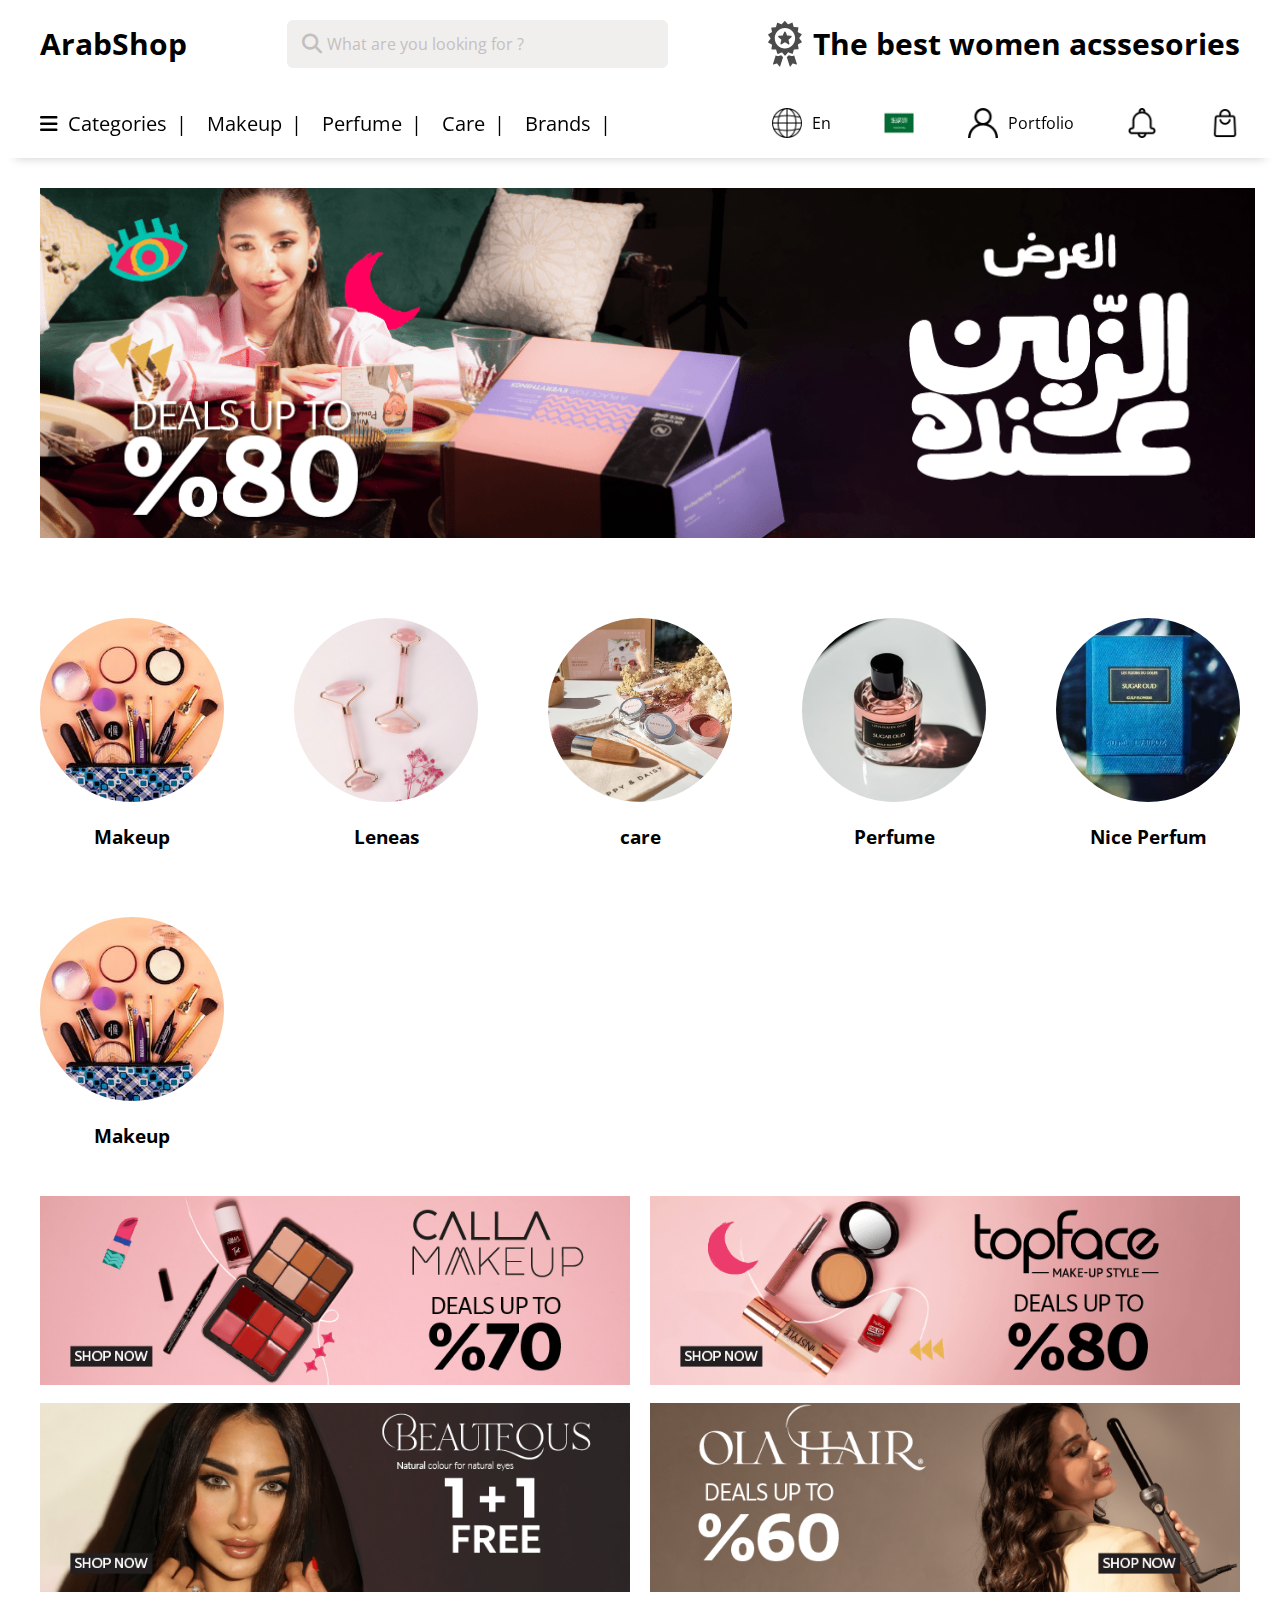
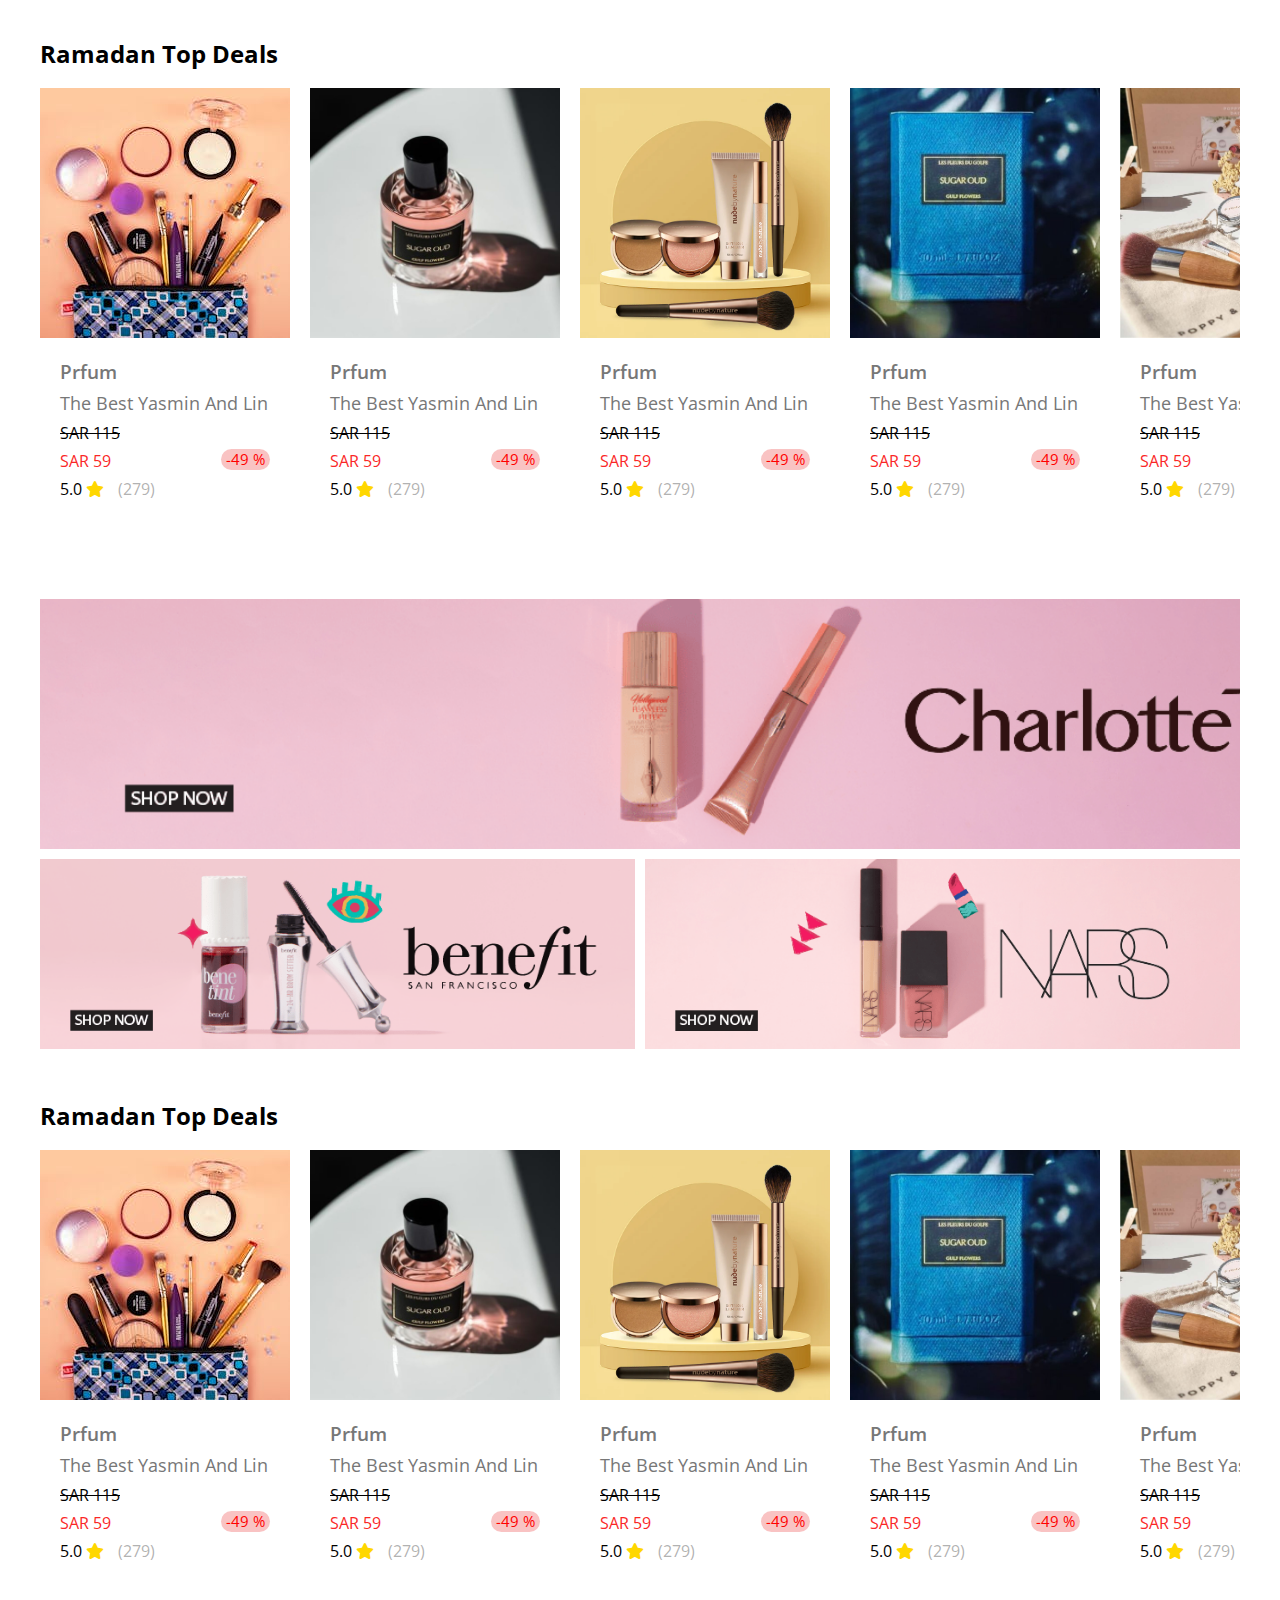
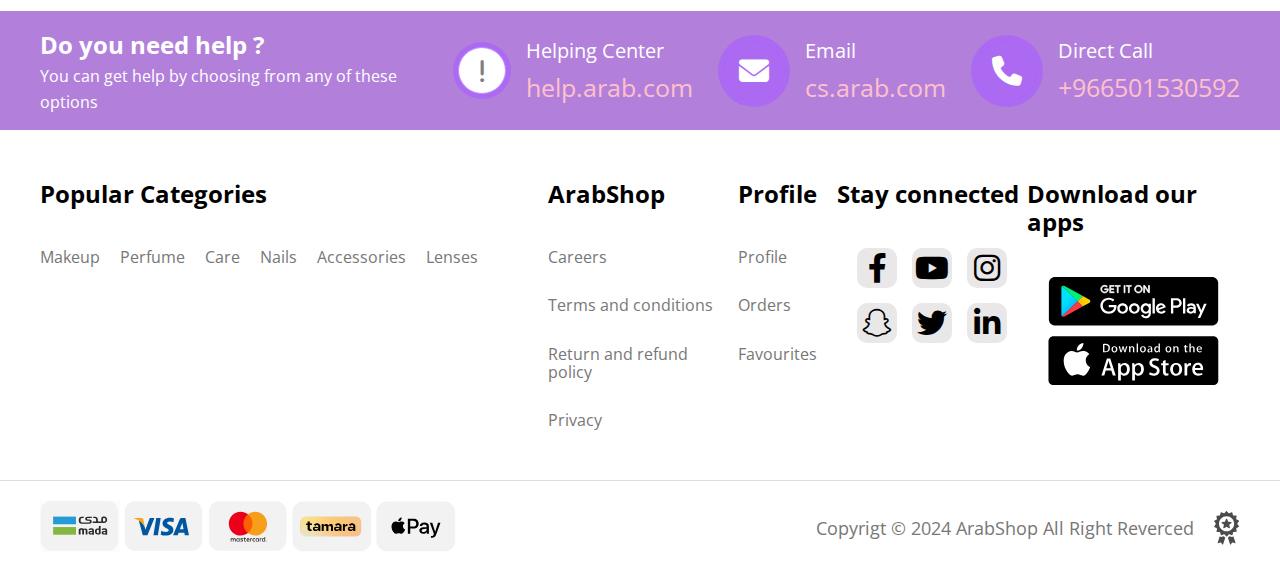
==== index.html @ b1a3dada "edit footer" ====
<!DOCTYPE html>
<html lang="en">

<head>
    <meta charset="UTF-8">
    <meta name="viewport" content="width=device-width, initial-scale=1.0">
    <title>arabShop</title>
    <!-- font google -->
    <link rel="preconnect" href="https://fonts.googleapis.com">
    <link rel="preconnect" href="https://fonts.gstatic.com" crossorigin>
    <link href="https://fonts.googleapis.com/css2?family=Open+Sans:ital,wght@0,300..800;1,300..800&display=swap"
        rel="stylesheet">
    <!-- fontawesome library -->
    <link rel="stylesheet" href="css/all.min.css">
    <!-- normalize libarary -->
    <link rel="stylesheet" href="css/normalize.css">
    <!-- style sheet -->
    <link rel="stylesheet" href="css/style.css">
</head>

<body>
    <!-- Start Header -->
    <header id="header">
        <div class="container">
            <div class="row ">
                <div class="logo">
                    <h2 class="logo-title">ArabShop</h2>
                </div>
                <div class="search">
                    <input type="text" name="search" id="search" placeholder="What are you looking for ?">
                    <i class="fa-solid fa-magnifying-glass"></i>
                </div>
                <div class="main-title">
                    <img src="images/medal.svg" alt="medal">
                    <h3 class="medal-title">The best women acssesories </h3>
                </div>
            </div>
        </div>
    </header>
    <!-- End Header -->
    <!-- categories -->
    <div class="row-category">
        <div class="container">
            <div class="row">
                <ul class="categories">
                    <li><a href="#">
                            <i class="fa-solid fa-bars"></i>
                            Categories
                        </a></li>
                    <li><a href="#">Makeup</a></li>
                    <li><a href="#">Perfume</a></li>
                    <li><a href="#">Care</a></li>
                    <li><a href="#">Brands</a></li>
                </ul>
                <ul class="info">
                    <li><a href="#">
                            <img src="images/language.png" alt="lang">
                            En
                        </a></li>
                    <li><a href="#"><img src="images/flag-SA.png" alt=""></a></li>
                    <li><a href="#">
                            <img src="images/user.png" alt="" srcset="">
                            Portfolio
                        </a></li>
                    <li><a href="#"><img src="images/notification.png" alt="" srcset=""></a></li>
                    <li><a href="#"><img src="images/bag.png" alt="" srcset=""></a></li>
                </ul>
            </div>
        </div>
    </div>
    <!-- Start Slider -->
    <div class="slider">
        <div class="container">

        </div>
    </div>
    <!-- End Slider -->
    <!-- Start ctagoryies-item -->
    <div class="categories-itemes">
        <div class="container">
            <div class="categories-iteme">
                <a href="#"><img src="images/makeup.jpg" alt="" srcset=""></a>
                <h3>Makeup</h3>
            </div>
            <div class="categories-iteme">
                <a href="#"><img src="images/Jade.webp" alt="" srcset=""></a>
                <h3 class="categories-iteme-title">Leneas</h3>
            </div>
            <div class="categories-iteme">
                <a href="#"><img src="images/DIY-eco-natural-makeup-for-kids.jpg" alt="" srcset=""></a>
                <h3>care</h3>
            </div>
            <div class="categories-iteme">
                <a href="#"><img src="images/leanes.jpg" alt="" srcset=""></a>
                <h3>Perfume</h3>
            </div>
            <div class="categories-iteme">
                <a href="#"><img src="images/boite-sugar-oud_resultat-600x600.jpg" alt="" srcset=""></a>
                <h3>Nice Perfum</h3>
            </div>
            <div class="categories-iteme">
                <a href="#"><img src="images/makeup.jpg" alt="" srcset=""></a>
                <h3>Makeup</h3>
            </div>
        </div>
    </div>
    <!-- End ctagoryies-item -->
    <!-- Start Slider categories -->
    <div class="slider-categories">
        <div class="container">
            <!-- slider content -->
            <div class="slider-content">
                <div class="slider-category-img">
                    <img src="images/catalog_ap-1.png" alt="sider-1">
                </div>
                <div class="slider-category-img">
                    <img src="images/catalog_ap-3.png" alt="sider-3">
                </div>
            </div>
            <!-- slider content -->
            <div class="slider-content">
                <div class="slider-category-img">
                    <img src="images/catalog_ap-2.png" alt="sider-2">
                </div>
                <div class="slider-category-img">
                    <img src="images/catalog_ap-4.png" alt="sider-4">
                </div>
            </div>
        </div>
    </div>
    <!-- End Slider categories -->
    <!-- Start Ramadan Top Deals -->
    <div class="ramadan-deals">
        <div class="container">
            <h2 class="ramadan-deals-title">
                Ramadan Top Deals
            </h2>
            <div class="ramdan-product">
                <div class="product-card">
                    <div class="image">
                        <img src="images/makeup.jpg" alt="" srcset="">
                    </div>
                    <div class="product-card-info">
                        <h3 class="product-card-info-title">Prfum</h3>
                        <p class="desc">the best yasmin and lin</p>
                        <div class="price">
                            <div class="price-be">SAR 115</div>
                            <div class="price-af" data-discount="-49 %">SAR 59</div>
                            <div class="price-review">
                                <span class="num">5.0</span>
                                <i class="fa-solid fa-star"></i>
                                <span class="num-rev">(279)</span>
                            </div>
                        </div>
                    </div>
                </div>
                <div class="product-card">
                    <div class="image">
                        <img src="images/leanes.jpg" alt="" srcset="">
                    </div>
                    <div class="product-card-info">
                        <h3 class="product-card-info-title">Prfum</h3>
                        <p class="desc">the best yasmin and lin</p>
                        <div class="price">
                            <div class="price-be">SAR 115</div>
                            <div class="price-af" data-discount="-49 %">SAR 59</div>
                            <div class="price-review">
                                <span class="num">5.0</span>
                                <i class="fa-solid fa-star"></i>
                                <span class="num-rev">(279)</span>
                            </div>
                        </div>
                    </div>
                </div>
                <div class="product-card">
                    <div class="image">
                        <img src="images/care.webp" alt="" srcset="">
                    </div>
                    <div class="product-card-info">
                        <h3 class="product-card-info-title">Prfum</h3>
                        <p class="desc">the best yasmin and lin</p>
                        <div class="price">
                            <div class="price-be">SAR 115</div>
                            <div class="price-af" data-discount="-49 %">SAR 59</div>
                            <div class="price-review">
                                <span class="num">5.0</span>
                                <i class="fa-solid fa-star"></i>
                                <span class="num-rev">(279)</span>
                            </div>
                        </div>
                    </div>
                </div>
                <div class="product-card">
                    <div class="image">
                        <img src="images/boite-sugar-oud_resultat-600x600.jpg" alt="" srcset="">
                    </div>
                    <div class="product-card-info">
                        <h3 class="product-card-info-title">Prfum</h3>
                        <p class="desc">the best yasmin and lin</p>
                        <div class="price">
                            <div class="price-be">SAR 115</div>
                            <div class="price-af" data-discount="-49 %">SAR 59</div>
                            <div class="price-review">
                                <span class="num">5.0</span>
                                <i class="fa-solid fa-star"></i>
                                <span class="num-rev">(279)</span>
                            </div>
                        </div>
                    </div>
                </div>
                <div class="product-card">
                    <div class="image">
                        <img src="images/DIY-eco-natural-makeup-for-kids.jpg" alt="" srcset="">
                    </div>
                    <div class="product-card-info">
                        <h3 class="product-card-info-title">Prfum</h3>
                        <p class="desc">the best yasmin and lin</p>
                        <div class="price">
                            <div class="price-be">SAR 115</div>
                            <div class="price-af" data-discount="-49 %">SAR 59</div>
                            <div class="price-review">
                                <span class="num">5.0</span>
                                <i class="fa-solid fa-star"></i>
                                <span class="num-rev">(279)</span>
                            </div>
                        </div>
                    </div>
                </div>
                <div class="product-card">
                    <div class="image">
                        <img src="images/leanes.jpg" alt="" srcset="">
                    </div>
                    <div class="product-card-info">
                        <h3 class="product-card-info-title">Prfum</h3>
                        <p class="desc">the best yasmin and lin</p>
                        <div class="price">
                            <div class="price-be">SAR 115</div>
                            <div class="price-af" data-discount="-49 %">SAR 59</div>
                            <div class="price-review">
                                <span class="num">5.0</span>
                                <i class="fa-solid fa-star"></i>
                                <span class="num-rev">(279)</span>
                            </div>
                        </div>
                    </div>
                </div>
                <div class="product-card">
                    <div class="image">
                        <img src="images/makeup.jpg" alt="" srcset="">
                    </div>
                    <div class="product-card-info">
                        <h3 class="product-card-info-title">Prfum</h3>
                        <p class="desc">the best yasmin and lin</p>
                        <div class="price">
                            <div class="price-be" data-discount="-49 %">SAR 115</div>
                            <div class="price-af">SAR 59</div>
                            <div class="price-review">
                                <span class="num">5.0</span>
                                <i class="fa-solid fa-star"></i>
                                <span class="num-rev">(279)</span>
                            </div>
                        </div>
                    </div>
                </div>
                <div class="product-card">
                    <div class="image">
                        <img src="images/Jade.webp" alt="" srcset="">
                    </div>
                    <div class="product-card-info">
                        <h3 class="product-card-info-title">Prfum</h3>
                        <p class="desc">the best yasmin and lin</p>
                        <div class="price">
                            <div class="price-be">SAR 115</div>
                            <div class="price-af" data-discount="-49 %">SAR 59</div>
                            <div class="price-review">
                                <span class="num">5.0</span>
                                <i class="fa-solid fa-star"></i>
                                <span class="num-rev">(279)</span>
                            </div>
                        </div>
                    </div>
                </div>
            </div>
        </div>
    </div>
    <!-- Start slider-categories -->
    <div class="slider-cream">
        <div class="container">
            <div class="row-1"></div>
            <div class="row-2">
                <div class="image">
                    <img src="images/catalog_benefit.png" alt="" srcset="">
                </div>
                <div class="image">
                    <img src="images/catalog_nars.png" alt="" srcset="">
                </div>
            </div>
        </div>
    </div>
    <!-- End slider-categories -->
    <!-- Makeup  deals -->
    <div class="ramadan-deals">
        <div class="container">
            <h2 class="ramadan-deals-title">
                Ramadan Top Deals
            </h2>
            <div class="ramdan-product">
                <div class="product-card">
                    <div class="image">
                        <img src="images/makeup.jpg" alt="" srcset="">
                    </div>
                    <div class="product-card-info">
                        <h3 class="product-card-info-title">Prfum</h3>
                        <p class="desc">the best yasmin and lin</p>
                        <div class="price">
                            <div class="price-be">SAR 115</div>
                            <div class="price-af" data-discount="-49 %">SAR 59</div>
                            <div class="price-review">
                                <span class="num">5.0</span>
                                <i class="fa-solid fa-star"></i>
                                <span class="num-rev">(279)</span>
                            </div>
                        </div>
                    </div>
                </div>
                <div class="product-card">
                    <div class="image">
                        <img src="images/leanes.jpg" alt="" srcset="">
                    </div>
                    <div class="product-card-info">
                        <h3 class="product-card-info-title">Prfum</h3>
                        <p class="desc">the best yasmin and lin</p>
                        <div class="price">
                            <div class="price-be">SAR 115</div>
                            <div class="price-af" data-discount="-49 %">SAR 59</div>
                            <div class="price-review">
                                <span class="num">5.0</span>
                                <i class="fa-solid fa-star"></i>
                                <span class="num-rev">(279)</span>
                            </div>
                        </div>
                    </div>
                </div>
                <div class="product-card">
                    <div class="image">
                        <img src="images/care.webp" alt="" srcset="">
                    </div>
                    <div class="product-card-info">
                        <h3 class="product-card-info-title">Prfum</h3>
                        <p class="desc">the best yasmin and lin</p>
                        <div class="price">
                            <div class="price-be">SAR 115</div>
                            <div class="price-af" data-discount="-49 %">SAR 59</div>
                            <div class="price-review">
                                <span class="num">5.0</span>
                                <i class="fa-solid fa-star"></i>
                                <span class="num-rev">(279)</span>
                            </div>
                        </div>
                    </div>
                </div>
                <div class="product-card">
                    <div class="image">
                        <img src="images/boite-sugar-oud_resultat-600x600.jpg" alt="" srcset="">
                    </div>
                    <div class="product-card-info">
                        <h3 class="product-card-info-title">Prfum</h3>
                        <p class="desc">the best yasmin and lin</p>
                        <div class="price">
                            <div class="price-be">SAR 115</div>
                            <div class="price-af" data-discount="-49 %">SAR 59</div>
                            <div class="price-review">
                                <span class="num">5.0</span>
                                <i class="fa-solid fa-star"></i>
                                <span class="num-rev">(279)</span>
                            </div>
                        </div>
                    </div>
                </div>
                <div class="product-card">
                    <div class="image">
                        <img src="images/DIY-eco-natural-makeup-for-kids.jpg" alt="" srcset="">
                    </div>
                    <div class="product-card-info">
                        <h3 class="product-card-info-title">Prfum</h3>
                        <p class="desc">the best yasmin and lin</p>
                        <div class="price">
                            <div class="price-be">SAR 115</div>
                            <div class="price-af" data-discount="-49 %">SAR 59</div>
                            <div class="price-review">
                                <span class="num">5.0</span>
                                <i class="fa-solid fa-star"></i>
                                <span class="num-rev">(279)</span>
                            </div>
                        </div>
                    </div>
                </div>
                <div class="product-card">
                    <div class="image">
                        <img src="images/leanes.jpg" alt="" srcset="">
                    </div>
                    <div class="product-card-info">
                        <h3 class="product-card-info-title">Prfum</h3>
                        <p class="desc">the best yasmin and lin</p>
                        <div class="price">
                            <div class="price-be">SAR 115</div>
                            <div class="price-af" data-discount="-49 %">SAR 59</div>
                            <div class="price-review">
                                <span class="num">5.0</span>
                                <i class="fa-solid fa-star"></i>
                                <span class="num-rev">(279)</span>
                            </div>
                        </div>
                    </div>
                </div>
                <div class="product-card">
                    <div class="image">
                        <img src="images/makeup.jpg" alt="" srcset="">
                    </div>
                    <div class="product-card-info">
                        <h3 class="product-card-info-title">Prfum</h3>
                        <p class="desc">the best yasmin and lin</p>
                        <div class="price">
                            <div class="price-be" data-discount="-49 %">SAR 115</div>
                            <div class="price-af">SAR 59</div>
                            <div class="price-review">
                                <span class="num">5.0</span>
                                <i class="fa-solid fa-star"></i>
                                <span class="num-rev">(279)</span>
                            </div>
                        </div>
                    </div>
                </div>
                <div class="product-card">
                    <div class="image">
                        <img src="images/Jade.webp" alt="" srcset="">
                    </div>
                    <div class="product-card-info">
                        <h3 class="product-card-info-title">Prfum</h3>
                        <p class="desc">the best yasmin and lin</p>
                        <div class="price">
                            <div class="price-be">SAR 115</div>
                            <div class="price-af" data-discount="-49 %">SAR 59</div>
                            <div class="price-review">
                                <span class="num">5.0</span>
                                <i class="fa-solid fa-star"></i>
                                <span class="num-rev">(279)</span>
                            </div>
                        </div>
                    </div>
                </div>
            </div>
        </div>
    </div>
    <!-- End Makeup  deals -->
    <footer>
        <div class="row-1">
            <div class="container">
                <div class="row-items">
                    <h2 class="row-items-title">Do you need help ?</h2>
                    <p class="desc">You can get help by choosing from any of these options</p>
                </div>
                <div class="row-items">
                    <div class="icon">
                        <i class="fa-solid fa-exclamation"></i>
                    </div>
                    <div class="row-items-info">
                        <span>Helping Center<span>
                        <a href="mailto:help.arab.com">help.arab.com</a>
                    </div>
                </div>
                <div class="row-items">
                    <div class="icon">
                        <i class="fa-solid fa-envelope"></i>
                    </div>
                    <div class="row-items-info">
                        <span>Email<span>
                                <a href="mailto:cs.arab.com">cs.arab.com</a>
                    </div>
                </div>
                <div class="row-items">
                    <div class="icon">
                        <i class="fa-solid fa-phone"></i>
                    </div>
                    <div class="row-items-info">
                        <span>Direct Call<span>
                                <a href="tel:+966501530592">+966501530592</a>
                    </div>
                </div>
            </div>
        </div>
        <!-- Links -->
        <div class="links">
            <div class="container">
                <div class="links-item links-item-left ">
                    <h2 class="links-item-title">Popular Categories</h2>
                    <ul class="links-link">
                        <li>
                            <a href="#">Makeup</a>
                        </li>
                        <li>
                            <a href="#">Perfume</a>
                        </li>
                        <li>
                            <a href="#">Care</a>
                        </li>
                        <li>
                            <a href="#">Nails</a>
                        </li>
                        <li>
                            <a href="#">Accessories</a>
                        </li>
                        <li>
                            <a href="#">Lenses</a>
                        </li>
                    </ul>
                </div>
                <div class="links-item-right">
                    <div class="links-item">
                        <h2 class="links-item-title">ArabShop</h2>
                        <ul class="links-link">
                            <li>
                                <a href="#">Careers</a>
                            </li>
                            <li>
                                <a href="#">Terms and conditions</a>
                            </li>
                            <li>
                                <a href="#">Return and refund policy</a>
                            </li>
                            <li>
                                <a href="#">Privacy</a>
                            </li>
                        </ul>
                    </div>
                    <div class="links-item">
                        <h2 class="links-item-title">Profile</h2>
                        <ul class="links-link">
                            <li>
                                <a href="#">Profile</a>
                            </li>
                            <li>
                                <a href="#">Orders</a>
                            </li>
                            <li>
                                <a href="#">Favourites</a>
                            </li>
                        </ul>
                    </div>
                    <div class="links-item">
                        <h2 class="links-item-title">Stay connected</h2>
                        <div class="links-social">
                            <a href="#"><i class="fa-brands fa-facebook-f"></i></a>
                            <a href="#"><i class="fa-brands fa-youtube"></i></a>
                            <a href="#"><i class="fa-brands fa-instagram"></i></a>
                            <a href="#"><i class="fa-brands fa-snapchat"></i></a>
                            <a href="#"><i class="fa-brands fa-twitter"></i></a>
                            <a href="#"><i class="fa-brands fa-linkedin-in"></i></a>
                        </div>
                    </div>
                    <div class="links-item">
                        <h2 class="links-item-title">Download our apps</h2>
                        <div class="links-app">
                            <a href="#"><img src="images/play-store.svg" alt="" srcset=""></a>
                            <a href="#"><img src="images/apale-app.svg" alt="" srcset=""></a>
                        </div>
                    </div>
                </div>
                
            </div>
            <div class="footer-line">
            
            </div>
            <div class="footer-last-one">
                <div class="container">
                    <div class="paied-way">
                        <img src="images/mada.svg" alt="" srcset="">
                        <img src="images/visa.svg" alt="" srcset="">
                        <img src="images/master-card.svg" alt="" srcset="">
                        <img src="images/tamara.svg" alt="" srcset="">
                        <img src="images/apple-pay.svg" alt="" srcset="">
                    </div>
                    <div class="copy-right">
                        <h3 class="title">Copyrigt &copy; 2024 ArabShop All Right Reverced</h3>
                        <img src="images/medal.svg" alt="" srcset="">
                    </div>
                </div>
            </div>
        </div>
    </footer>
</body>
</html>
---- css/style.css ----
/* Start Main Rules */
*{
    margin: 0;
    padding: 0;
    box-sizing: border-box;
}
body{
    font-family: "Open Sans", sans-serif;
}
ul{
    list-style: none;
}
a{
    text-decoration: none;
}
html{
    scroll-behavior: smooth;
}
.container{
    padding-left: 15px;
    padding-right: 15px;
    margin-left: auto;
    margin-right: auto;
}
/* Small screen */
@media(min-width:768px){
    .container{
        width: 750px;
    }
}
/* Meduim */
@media(min-width:991px){
    .container{
        width: 970px;
    }
}
/* larg  */
@media(min-width:1200px){
    .container{
        width: calc(100% - 50px);
    }
}
/* End Main Rules */

/* Start Header */
header{
    padding: 20px 0;
    
}
header .container {
    position: relative;
}
.row{
    display: flex;
    justify-content: space-between;
    align-items: center;
    
    
    
}
.row .row-info{
    
    background-color: #fff;
}
.container .row .logo .logo-title{
    font-size: 30px;
    
}
header .container .search{
    border-radius: 6px;
    display: flex;
    position: relative;
    background-color: #f1eeee;
    flex: 1;
    margin: 0 100px;
}
header .container input{
    width: 100%;
    border:0;
    padding:15px 20px;
    background-color: transparent;
}

header .container input:focus{
    outline: 0;
}
header .container input::placeholder{
    padding-left: 20px;
    transition: padding-left 0.3s;
    color: #c4bfbf;
}
header .container .search input:focus::placeholder{
    padding-left: 0;
    
}
header .container .search i{
    position: absolute;
    left: 15px;
    top: 50%;
    transform: translateY(-50%);
    font-size: 20px;
    color: #c4bfbf;
    transition: display 0.3s;
}
header .container input:focus + i
{
    display: none;
}
.main-title{
    display: flex;
    align-items: center;
    justify-content: space-between;
    min-width: 468px ;
}
header .main-title img{
    width: 35px;
    margin-right: 10px;
}
.main-title .medal-title{
    font-size: 30px;
}
/* row-category */
.row-category {
    box-shadow:0 15px  10px -15px #ccc;
    position: sticky;
    top: 0;
    background-color: #fff;
    z-index: 100;
}

.row-category .row ul{
   min-width: 468px;
    display: flex;
    justify-content: space-between;
    background-color: #fff;
}
.row-category .row ul li a
{
    padding: 20px;
    color: #000;
    position: relative;
}

.row-category .row ul:first-of-type li a{
    font-size: 20px;
}
.row-category .row ul:first-of-type li a::before{
    content: "|";
    position: absolute;
    right: 0;
    
}
.row-category .row ul li a:after{
    content: "";
    position: absolute;
    background-color: #000;
    bottom: 0;
    height: 3px;
    width: 0;
    left: 0;
    transition: width 0.3s;
}
.row-category .row ul li a:hover:after{
    width: 100%;
    
}
.row-category .row ul:nth-child(2) li:last-of-type  a:after{
    left: 15px;
    
}
.row-category .row ul:nth-child(2) li:last-of-type a:hover:after{
    width:calc(100% - 10px)
}
.row-category .row ul:nth-of-type(1) li:first-child a,
.row-category .row ul:nth-child(2) li:first-child a{
    padding-left: 0;
}
.row-category .row ul:nth-child(2) li:last-child a{
    padding-right: 0;
}
.row-category .row ul:nth-child(1) li:first-child a i{
    margin-right: 5px;
} 
.row-category .row ul:nth-child(2)  a img{
    width: 30px;
}
.row-category .row ul:nth-child(2) li a {
    display: flex;
    align-items: center;
}
.row-category .row ul:nth-child(2) li:nth-child(1) a img,
.row-category .row ul:nth-child(2) li:nth-child(3) a img
{
    margin-right: 10px;
} 
/* Start Slider */
.slider{
    margin: 30px 0;
}
.slider .container{
    background-image: url(../images/slider-home--1.png);
    background-size: cover;
    height: 350px;
    background-origin: content-box;
    background-repeat: no-repeat;
}


/* End Slider */
/* Start categories-itemes */
.categories-itemes {
    padding:50px 0 ;
}
.categories-itemes .container{
    display: grid;
    grid-template-columns: repeat(auto-fill,minmax(150px ,1fr));
    gap: 70px;
    
}
.categories-itemes .container .categories-iteme a img{
    border-radius: 50%;
    width: 100%;
}
.categories-iteme h3{
    text-align: center;
    margin-top: 20px;
}
/* End categories-itemes */
/* Start slider-categories */
.slider-categories .container{
    display: grid;
    grid-template-columns: repeat(auto-fill ,minmax(45% , 1fr));
    gap: 20px;
}

.slider-categories  .slider-category-img img{
    width: 100%;
}
.slider-categories  .slider-category-img {
    margin-bottom: 15px;
}
/* End slider-categories */
/* Start ramadan-deals */
.ramadan-deals{
    padding: 30px 0;
}
.ramadan-deals .ramadan-deals-title{
    margin-bottom: 20px;
    text-transform: capitalize;
}
.ramadan-deals .ramdan-product{
    display: flex;
    gap: 20px;
    overflow: hidden;
}
.ramadan-deals .ramdan-product .product-card {
    min-width:250px ;

}
.ramadan-deals .ramdan-product .product-card .image img{
    width: 100%;
}
.product-card-info{
    padding: 20px;
}
.product-card-info-title{
    font-weight: 600;
    color: #777;
    margin: 0 ;
}
.product-card-info .desc{
    margin: 10px 0;
    font-size: 18px;
    text-transform: capitalize;
    color: #777;
}
.product-card-info .price .price-be{
    text-decoration: line-through;

}
.product-card-info .price .price-af{
    color: rgb(250, 39, 39);
    position: relative;
    margin: 10px 0;
}
.product-card-info .price .price-af::after{
    content:attr(data-discount);
    position: absolute;
    color:red;
    right: 0;
    bottom: 0;
    background-color: rgba(243, 144, 144, 0.541);
    border-radius: 20px;
    font-size: 15px;
    padding:2px 5px;

}
.product-card-info .price i{
    margin-right: 10px;
    color: gold;
}
.product-card-info .price .num-rev{
    color: #77777793;
}
/* Start ramadan-deals */
/* Start slider cream */
.slider-cream{
    padding: 50px 0 20px;
}
.slider-cream .container .row-1{
    height: 250px;
    background-image: url(../images/catalog_charlotte.png);
    background-size:cover;
    background-origin: content-box;
}
.slider-cream .container .row-2{
    display: grid;
    grid-template-columns: repeat(auto-fill,minmax(45% , 1fr));
    gap: 10px;
    margin-top: 10px;
}
.slider-cream .container .row-2 .image img{
    width: 100%;
}
/* End slider cream */
/* start footer */
footer .row-1{

    background-color: #7114bd8a;
}
footer .row-1 .container{
    display: flex;
    color: #fff;
    padding: 10px 0;
    justify-content: space-between;
}

footer .row-1 .container  .row-items{
    padding:5px 15px;
    
}
footer  .row-1 .row-items:first-child{
    line-height: 1.6;
}
footer  .row-1 .row-items:not(:first-child){
    align-items: center;
    display: flex;
}
footer  .row-1 .row-items .icon{
    background: #fff;
    color: gray;
    border-radius: 50%;
    display: flex;
    align-items: center;
    justify-content: center;
    font-size: 25px;
    box-shadow: 0 0 0 5px #a95ffda9;
    margin-right: 20px;
    border: 1px solid #a95ffda9 ;
    padding:10px 20px;
}
footer  .row-1 .row-items:nth-child(n+3) .icon{
    
    padding:15px;
    background-color:#a95ffda9 ;
    font-size: 30px;
}
footer  .row-1 .row-items:nth-child(n+3) .icon i{
    color: white;
}
footer .row-items-info{
    line-height: 1.6;
}
footer .row-items-info span{
    font-size: 20px;
}
footer .row-items-info a{
    display: flex;
    color: pink;
    font-size: 25px;
}
footer .links{
    padding: 50px 0 0;
}
footer .links .container{
    display: flex;
}
footer .links .links-item-title{
    font-weight: bold;
    margin-bottom: 40px;
    
}
footer .links .links-item-left {

    grid-column:1 / span 3;
}
footer .links-item-left .links-link{
    display: flex;
    align-items: center;

}
footer .links-item .links-link a{
    
    color: #777;
    display: flex;
    padding-right: 20px;

}
footer .links .container .links-item-right{
    flex: 1;
    margin-left: 50px;
    display: flex;
    justify-content: space-between;
} 
.links-item-right .links-link li:not(:last-child) a {
    padding-bottom: 30px ;
}
.links-item .links-social{
    width: 190px;
   padding: 0 20px;
    display: flex;
    justify-content: space-between;
    flex-wrap: wrap;
}
.links-item .links-social a{
    display: flex;
    justify-content: center;
    align-items: center;
    min-width: 40px;
    background-color: #d3d0d080;
    height: 40px;
    margin-bottom: 15px ;
    font-size: 30px;
    color: #000;
    border-radius: 10px;

}

.links-item-right .links-link .links-app a{
    display: flex;
    width: calc(100% - 20px);
}

.links-item-right .links-app a img{
    display: block;
    width: 80%;
    margin:0 auto 10px;

}
.footer-line{
    height: 1px;
    width: 100%;
    background-color:#ddd;
    margin: 50px 0 0;
}
.footer-last-one .container{
    display: flex;
    align-items: center;
    justify-content: space-between;
    
}
.footer-last-one .container .paied-way img{
    width: 80px;
}
.copy-right{
    display: flex;
    padding: 30px 0;
    align-items: center;
}
.footer-last-one .container .copy-right h3{
    width: fit-content;
    margin-right: 20px;
    font-weight: normal ;
    font-size: 18px;
    color: #777;
}
/*  End footer */
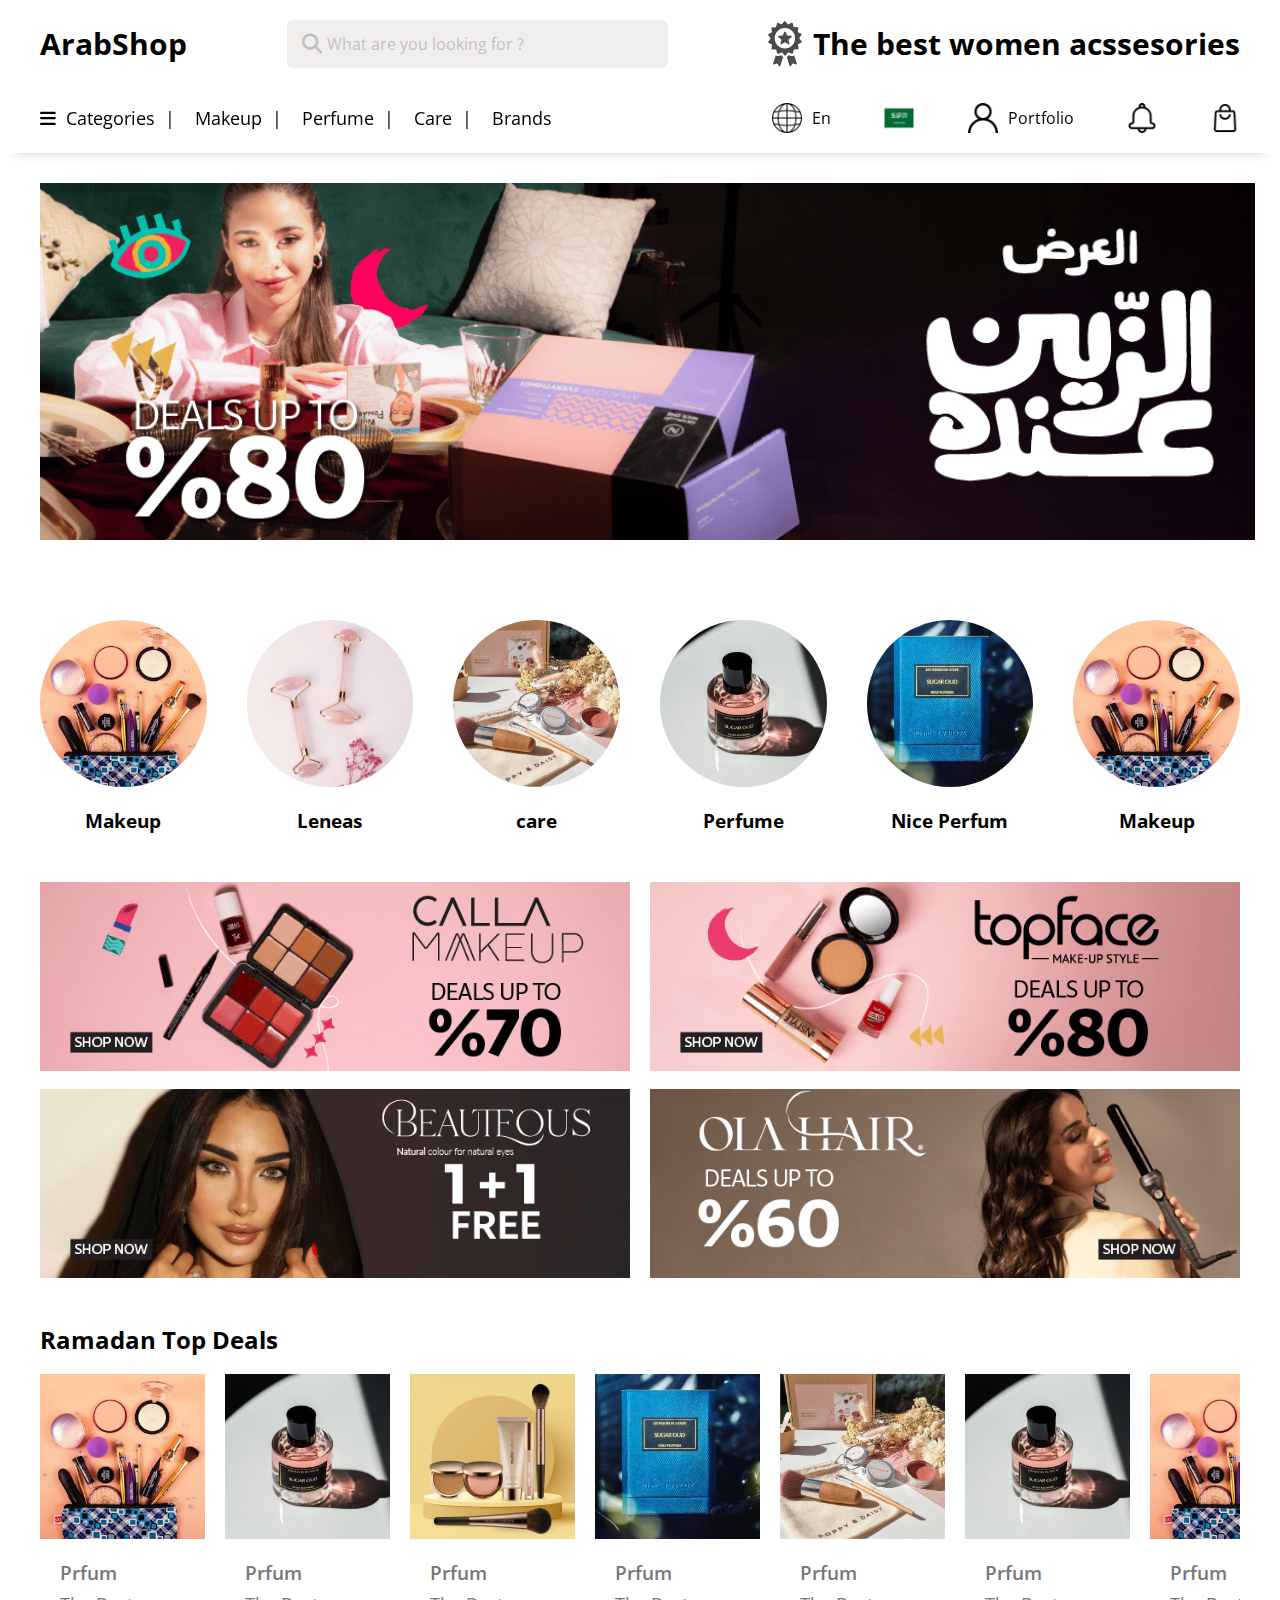
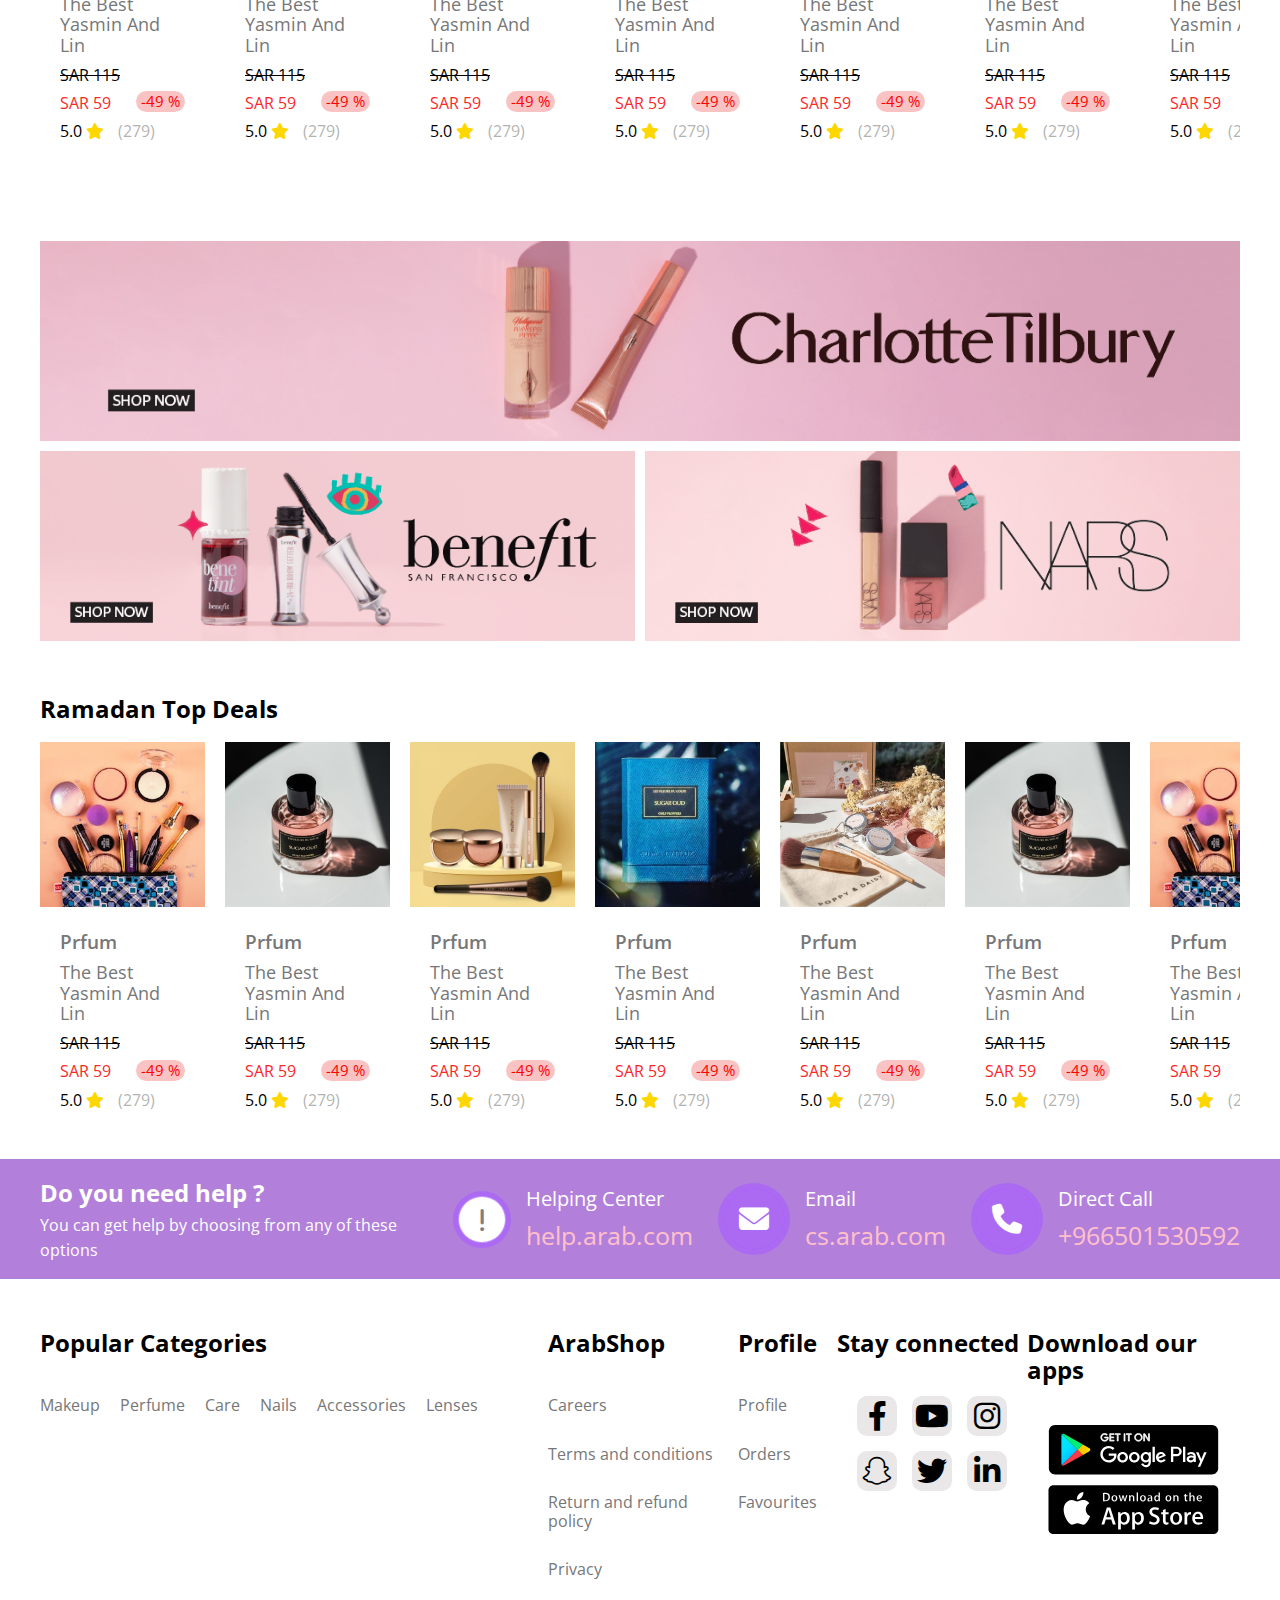
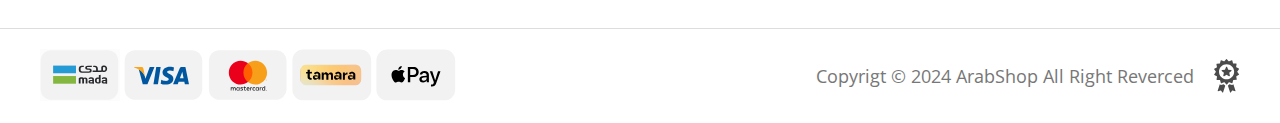
==== commit 49aca57f: "add dropp menu" ====
--- a/index.html
+++ b/index.html
@@ -43,10 +43,49 @@
         <div class="container">
             <div class="row">
                 <ul class="categories">
-                    <li><a href="#">
-                            <i class="fa-solid fa-bars"></i>
-                            Categories
-                        </a></li>
+                    <li class="drroped"><a href="#">
+                        <i class="fa-solid fa-bars"></i>
+                        Categories</a>
+                        <div class="drroped-menu">
+                            <ul class="drooped-menu-categories">
+                                <li><a href="#">
+                                    <span class="info">
+                                        <img src="images/make-ic.png" width="25px" height="25px">
+                                        <span class="title">Makeup</span>
+                                    </span>
+                                    <i class="fa-solid fa-chevron-right"></i>
+                                </a></li>
+                                <li><a href="#">
+                                    <span class="info">
+                                        <img src="images/perfume-ico.png" width="25px" height="25px">
+                                        <span class="title">Perfume</span>
+                                    </span>
+                                    <i class="fa-solid fa-chevron-right"></i>
+                                </a></li>
+                                <li><a href="#">
+                                    <span class="info">
+                                        <img src="images/care.png" width="25px" height="25px">
+                                        <span class="title">Care</span>
+                                    </span>
+                                    <i class="fa-solid fa-chevron-right"></i>
+                                </a></li>
+                                <li><a href="#">
+                                    <span class="info">
+                                        <img src="images/gift.png" width="25px" height="25px">
+                                        <span class="title">Giftes</span>
+                                    </span>
+                                    <i class="fa-solid fa-chevron-right"></i>
+                                </a></li>
+                                <li><a href="#">
+                                    <span class="info">
+                                        <img src="images/nailes.png" width="25px" height="25px">
+                                        <span class="title">Nailes</span>
+                                    </span>
+                                    <i class="fa-solid fa-chevron-right"></i>
+                                </a></li>
+                            </ul>
+                        </div>
+                    </li>
                     <li><a href="#">Makeup</a></li>
                     <li><a href="#">Perfume</a></li>
                     <li><a href="#">Care</a></li>
--- a/css/style.css
+++ b/css/style.css
@@ -44,7 +44,7 @@
 
 /* Start Header */
 header{
-    padding: 20px 0;
+    padding: 20px 0 15px;
     
 }
 header .container {
@@ -53,10 +53,7 @@
 .row{
     display: flex;
     justify-content: space-between;
-    align-items: center;
-    
-    
-    
+    align-items: center;  
 }
 .row .row-info{
     
@@ -125,46 +122,48 @@
     position: sticky;
     top: 0;
     background-color: #fff;
-    z-index: 100;
-}
-
-.row-category .row ul{
+    z-index: 50;
+    
+}
+
+.row-category .row > ul{
+    
    min-width: 468px;
     display: flex;
     justify-content: space-between;
     background-color: #fff;
 }
-.row-category .row ul li a
+.row-category .row > ul > li > a
 {
     padding: 20px;
     color: #000;
     position: relative;
 }
 
-.row-category .row ul:first-of-type li a{
-    font-size: 20px;
-}
-.row-category .row ul:first-of-type li a::before{
+.row-category  .row > ul:first-of-type > li > a{
+    font-size: 18px;
+}
+.row-category  .row > ul:first-of-type >  li:not(:last-child) > a::before{
     content: "|";
     position: absolute;
     right: 0;
     
 }
-.row-category .row ul li a:after{
+.row-category .row > ul > li > a:after{
     content: "";
     position: absolute;
     background-color: #000;
-    bottom: 0;
+    bottom: -3px;
     height: 3px;
     width: 0;
     left: 0;
     transition: width 0.3s;
 }
-.row-category .row ul li a:hover:after{
-    width: 100%;
-    
-}
-.row-category .row ul:nth-child(2) li:last-of-type  a:after{
+.row-category .row > ul > li > a:hover:after{
+    width: 100%;
+    
+}
+.row-category .row > ul:nth-child(2)  li:last-of-type  a:after{
     left: 15px;
     
 }
@@ -192,7 +191,52 @@
 .row-category .row ul:nth-child(2) li:nth-child(3) a img
 {
     margin-right: 10px;
-} 
+}
+ /*drroped  */
+ .row-category .drroped{
+    position: relative;
+ }
+  .row-category .drroped .drroped-menu{
+    position: absolute;
+    background-color: #fff;
+    width: 230px;
+    box-shadow: 0 0 10px rgb(0 0 0 /40%);
+    padding: 0 10px;
+    z-index: 100;
+    position: absolute;
+    top: calc( 100% + 18px);
+    visibility: hidden;
+    transition:     visibility  0.3s;
+  }
+.row-category .drroped:hover .drroped-menu{
+    visibility: visible;
+}
+    .row-category .drroped .drroped-menu li a{
+        display: flex;
+        align-items: center;
+        justify-content: space-between;
+        color:#777;
+        position: relative;
+        padding: 20px 0;
+        font-size: 14px;
+        
+    }
+     .row-category .drroped .drroped-menu li:not(:last-child) a{
+        padding-bottom: 20px;
+     }
+     .row-category .drroped .drroped-menu li a .info{
+     }
+     .row-category .drroped .drroped-menu li a .info .title{
+        margin-left: 20px;
+     }
+     .row-category .drroped .drroped-menu li a   i{
+        position: absolute;
+        right: 0;
+        top: 50%;
+        display: flex;
+        align-items: flex-end;
+        font-size: 15px;
+     }
 /* Start Slider */
 .slider{
     margin: 30px 0;
@@ -200,7 +244,7 @@
 .slider .container{
     background-image: url(../images/slider-home--1.png);
     background-size: cover;
-    height: 350px;
+    min-height: 357px;
     background-origin: content-box;
     background-repeat: no-repeat;
 }
@@ -214,7 +258,7 @@
 .categories-itemes .container{
     display: grid;
     grid-template-columns: repeat(auto-fill,minmax(150px ,1fr));
-    gap: 70px;
+    gap:  40px;
     
 }
 .categories-itemes .container .categories-iteme a img{
@@ -254,7 +298,7 @@
     overflow: hidden;
 }
 .ramadan-deals .ramdan-product .product-card {
-    min-width:250px ;
+    min-width:165px ;
 
 }
 .ramadan-deals .ramdan-product .product-card .image img{
@@ -308,7 +352,7 @@
     padding: 50px 0 20px;
 }
 .slider-cream .container .row-1{
-    height: 250px;
+    min-height:200px;
     background-image: url(../images/catalog_charlotte.png);
     background-size:cover;
     background-origin: content-box;
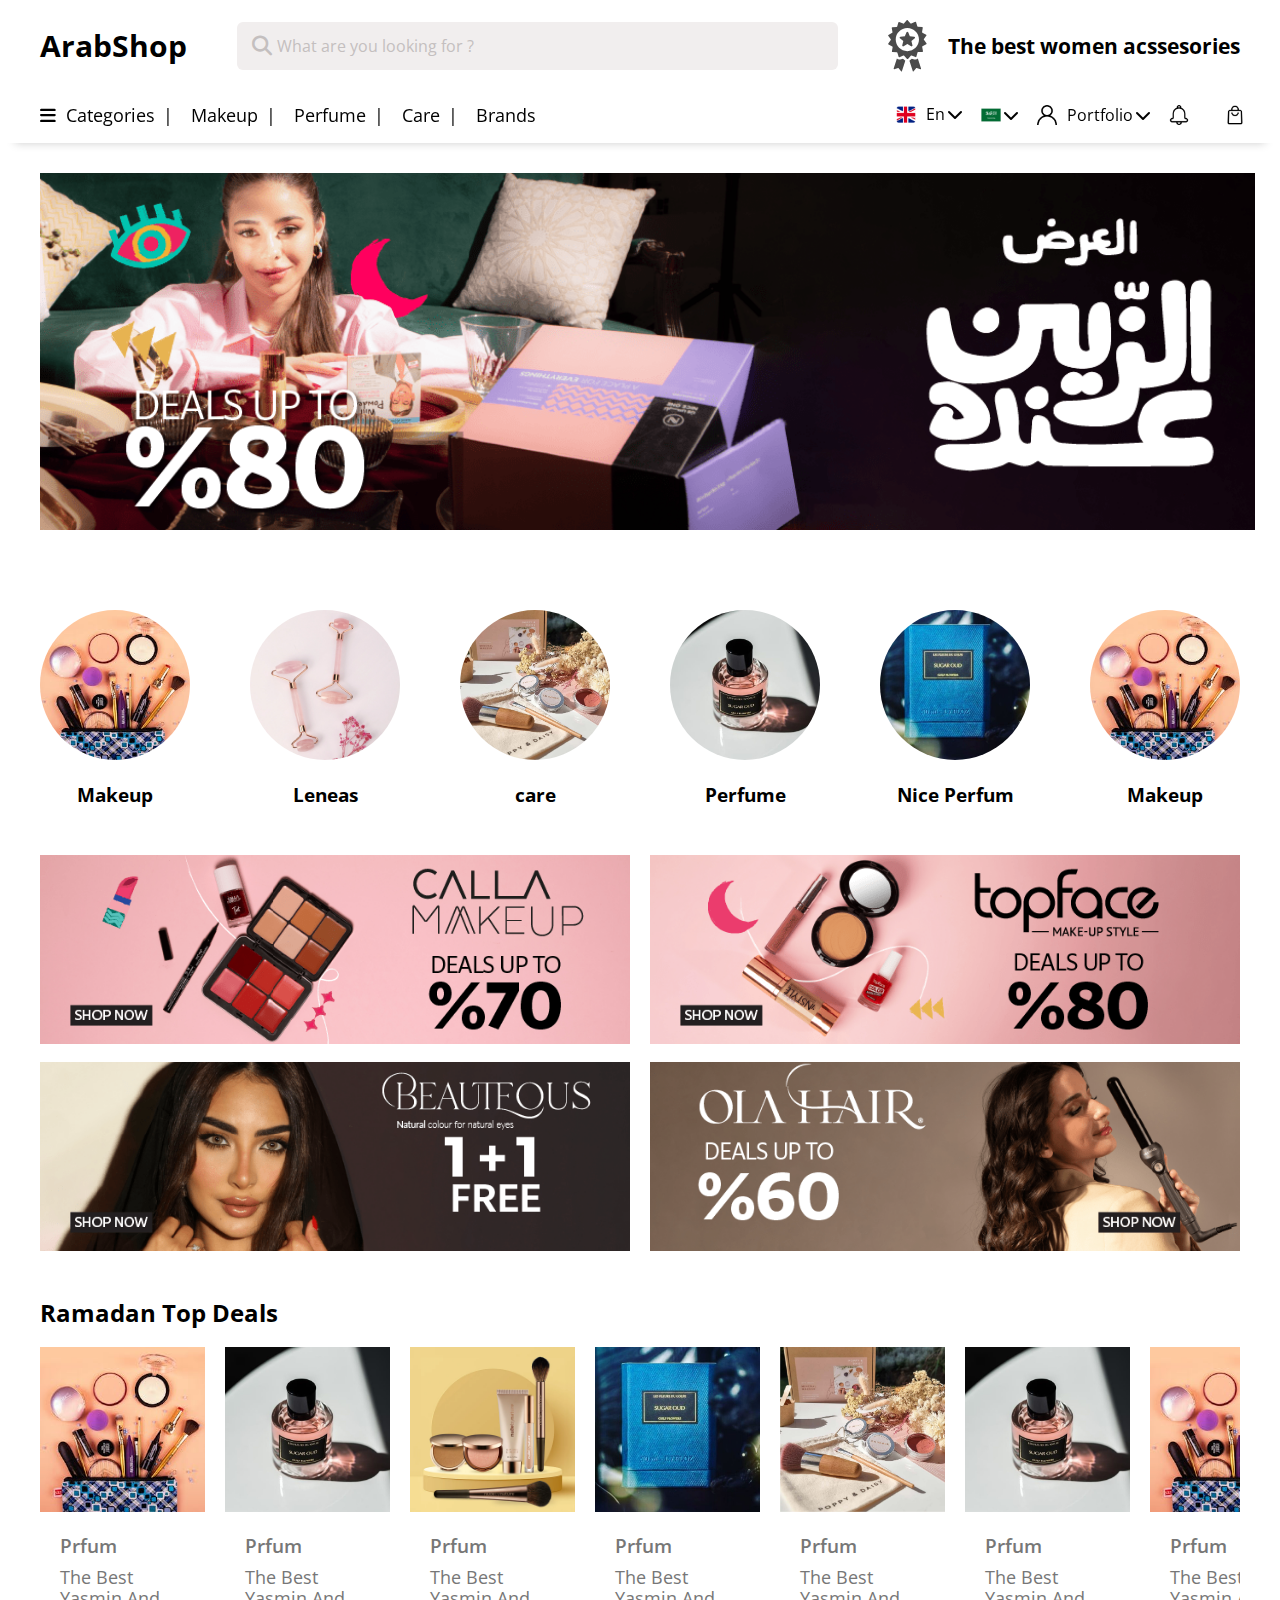
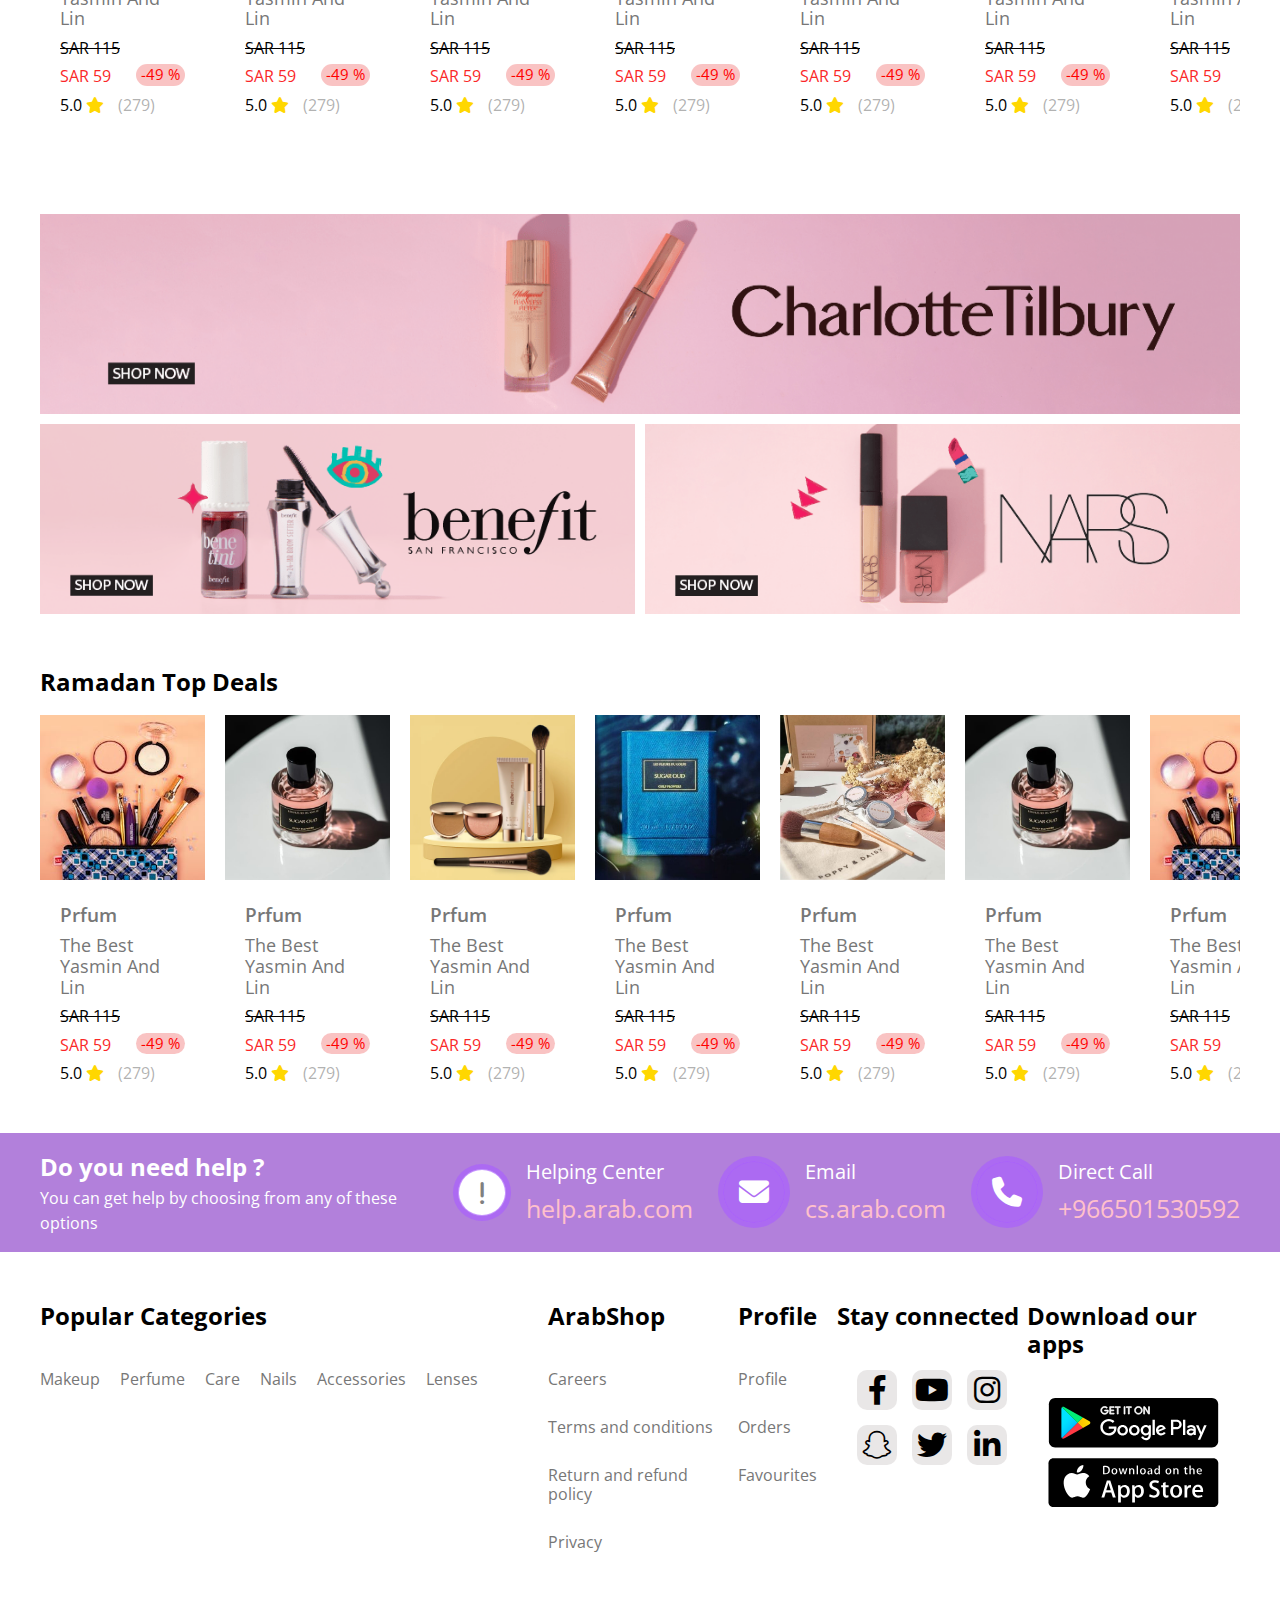
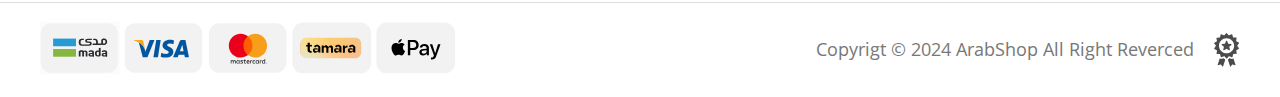
==== commit bfd212f0: "add languages & contries and login dropped menu" ====
--- a/index.html
+++ b/index.html
@@ -44,45 +44,45 @@
             <div class="row">
                 <ul class="categories">
                     <li class="drroped"><a href="#">
-                        <i class="fa-solid fa-bars"></i>
-                        Categories</a>
+                            <i class="fa-solid fa-bars"></i>
+                            Categories</a>
                         <div class="drroped-menu">
                             <ul class="drooped-menu-categories">
                                 <li><a href="#">
-                                    <span class="info">
-                                        <img src="images/make-ic.png" width="25px" height="25px">
-                                        <span class="title">Makeup</span>
-                                    </span>
-                                    <i class="fa-solid fa-chevron-right"></i>
-                                </a></li>
+                                        <span class="info">
+                                            <img src="images/make-ic.png" width="25px" height="25px">
+                                            <span class="title">Makeup</span>
+                                        </span>
+                                        <i class="fa-solid fa-chevron-right"></i>
+                                    </a></li>
                                 <li><a href="#">
-                                    <span class="info">
-                                        <img src="images/perfume-ico.png" width="25px" height="25px">
-                                        <span class="title">Perfume</span>
-                                    </span>
-                                    <i class="fa-solid fa-chevron-right"></i>
-                                </a></li>
+                                        <span class="info">
+                                            <img src="images/perfume-ico.png" width="25px" height="25px">
+                                            <span class="title">Perfume</span>
+                                        </span>
+                                        <i class="fa-solid fa-chevron-right"></i>
+                                    </a></li>
                                 <li><a href="#">
-                                    <span class="info">
-                                        <img src="images/care.png" width="25px" height="25px">
-                                        <span class="title">Care</span>
-                                    </span>
-                                    <i class="fa-solid fa-chevron-right"></i>
-                                </a></li>
+                                        <span class="info">
+                                            <img src="images/care.png" width="25px" height="25px">
+                                            <span class="title">Care</span>
+                                        </span>
+                                        <i class="fa-solid fa-chevron-right"></i>
+                                    </a></li>
                                 <li><a href="#">
-                                    <span class="info">
-                                        <img src="images/gift.png" width="25px" height="25px">
-                                        <span class="title">Giftes</span>
-                                    </span>
-                                    <i class="fa-solid fa-chevron-right"></i>
-                                </a></li>
+                                        <span class="info">
+                                            <img src="images/gift.png" width="25px" height="25px">
+                                            <span class="title">Giftes</span>
+                                        </span>
+                                        <i class="fa-solid fa-chevron-right"></i>
+                                    </a></li>
                                 <li><a href="#">
-                                    <span class="info">
-                                        <img src="images/nailes.png" width="25px" height="25px">
-                                        <span class="title">Nailes</span>
-                                    </span>
-                                    <i class="fa-solid fa-chevron-right"></i>
-                                </a></li>
+                                        <span class="info">
+                                            <img src="images/nailes.png" width="25px" height="25px">
+                                            <span class="title">Nailes</span>
+                                        </span>
+                                        <i class="fa-solid fa-chevron-right"></i>
+                                    </a></li>
                             </ul>
                         </div>
                     </li>
@@ -92,15 +92,61 @@
                     <li><a href="#">Brands</a></li>
                 </ul>
                 <ul class="info">
-                    <li><a href="#">
-                            <img src="images/language.png" alt="lang">
-                            En
-                        </a></li>
-                    <li><a href="#"><img src="images/flag-SA.png" alt=""></a></li>
-                    <li><a href="#">
+                    <li class="dropped"><a href="#">
+                            <img src="images/en.png" alt="lang"> En </a>
+                        <div class="droppin lang">
+                            <h3 class="lang-title">langauges</h3>
+                            <form action="#">
+                                <div class="lang-item">
+                                    <input type="radio" name="lang" id="">
+                                    <img src="images/en.png" alt="" srcset="">
+                                    English
+                                </div>
+                                <div class="lang-item">
+                                    <input type="radio" name="lang" id="">
+                                    <img src="images/ar.png" alt="" srcset="">
+                                    العربية
+                                </div>
+                            </form>
+                        </div>
+                    </li>
+                    <li class="dropped">
+                        <a href="#"><img src="images/flag-SA.png" alt=""></a>
+                        <div class="droppin country">
+                            <h3 class="lang-title">Country</h3>
+                            <form action="#">
+                                <div class="Country-item">
+                                    <input type="radio" name="country" id="">
+                                    Saudi Arbia
+                                </div>
+                                <div class="Country-item">
+                                    <input type="radio" name="country" id="">
+                                    Jourdan
+                                </div>
+                                <div class="Country-item">
+                                    <input type="radio" name="country" id="">
+                                    Kuwait
+                                </div>
+                                <div class="Country-item">
+                                    <input type="radio" name="country" id="">
+                                    Uman
+                                </div>
+                                <div class="Country-item">
+                                    <input type="radio" name="country" id="">
+                                    Egypt
+                                </div>
+                            </form>
+                        </div>
+                    </li>
+                    <li class="dropped"><a href="#">
                             <img src="images/user.png" alt="" srcset="">
-                            Portfolio
-                        </a></li>
+                            <span>Portfolio</span>
+                        </a>
+                        <div class="droppin login">
+                            <a href="#"> login </a>
+                            <p>don't have acccount ? <a href="#">Register</a></p>
+                        </div>
+                    </li>
                     <li><a href="#"><img src="images/notification.png" alt="" srcset=""></a></li>
                     <li><a href="#"><img src="images/bag.png" alt="" srcset=""></a></li>
                 </ul>
@@ -505,7 +551,7 @@
                     </div>
                     <div class="row-items-info">
                         <span>Helping Center<span>
-                        <a href="mailto:help.arab.com">help.arab.com</a>
+                                <a href="mailto:help.arab.com">help.arab.com</a>
                     </div>
                 </div>
                 <div class="row-items">
@@ -605,10 +651,10 @@
                         </div>
                     </div>
                 </div>
-                
+
             </div>
             <div class="footer-line">
-            
+
             </div>
             <div class="footer-last-one">
                 <div class="container">
@@ -628,4 +674,5 @@
         </div>
     </footer>
 </body>
+
 </html>--- a/css/style.css
+++ b/css/style.css
@@ -69,7 +69,7 @@
     position: relative;
     background-color: #f1eeee;
     flex: 1;
-    margin: 0 100px;
+    margin: 0 50px;
 }
 header .container input{
     width: 100%;
@@ -107,14 +107,15 @@
     display: flex;
     align-items: center;
     justify-content: space-between;
-    min-width: 468px ;
+    width: 352px ;
 }
 header .main-title img{
-    width: 35px;
-    margin-right: 10px;
+    width: 40px;
+    margin-right: 10px; 
+
 }
 .main-title .medal-title{
-    font-size: 30px;
+    font-size: 21px;
 }
 /* row-category */
 .row-category {
@@ -126,16 +127,21 @@
     
 }
 
-.row-category .row > ul{
-    
-   min-width: 468px;
+.row-category .row > ul {
+    
+   
     display: flex;
     justify-content: space-between;
     background-color: #fff;
+}
+.row-category .row > ul:nth-child(2){
+    display: flex;
+    width: 352px;
+    padding-left: 8px;
 }
 .row-category .row > ul > li > a
 {
-    padding: 20px;
+    padding: 18px;
     color: #000;
     position: relative;
 }
@@ -153,14 +159,16 @@
     content: "";
     position: absolute;
     background-color: #000;
-    bottom: -3px;
+    bottom: 2px;
     height: 3px;
     width: 0;
     left: 0;
     transition: width 0.3s;
+    
 }
 .row-category .row > ul > li > a:hover:after{
-    width: 100%;
+    width:100%
+
     
 }
 .row-category .row > ul:nth-child(2)  li:last-of-type  a:after{
@@ -181,7 +189,7 @@
     margin-right: 5px;
 } 
 .row-category .row ul:nth-child(2)  a img{
-    width: 30px;
+    width: 20px;
 }
 .row-category .row ul:nth-child(2) li a {
     display: flex;
@@ -191,6 +199,101 @@
 .row-category .row ul:nth-child(2) li:nth-child(3) a img
 {
     margin-right: 10px;
+}
+/* row-categories */
+.row-category .info{
+    position: relative;
+}
+.row-category .info li:not(:nth-child(n+4)) > a::before
+{
+    position: absolute;
+    content: "\f078";
+    font-family: "Font Awesome 6 Free";
+    font-weight: 900;
+    right: 0;
+    top: 50%;
+    transform: translateY(-50%);
+}
+.row-category .info .droppin{
+    width: 352px;
+    padding:  20px ;
+    box-shadow: 0 0 5px rgb(0 0 0 /40%);
+    position: absolute;
+    background-color: #fff;
+    z-index: 100;
+    visibility: hidden;
+    display: none;
+    transition: visibility 0.3s , display 0.3s;
+}
+.row-category .info .dropped:hover .droppin{
+    display: block;
+    visibility: visible;
+}
+.row-category .info .droppin form{
+    display: flex;
+    justify-content: space-between;
+}
+.row-category .info  .droppin.country form{
+    flex-direction: column;
+}
+.row-category .info  .droppin.country .Country-item{
+    display: flex;
+    align-items: center;
+}
+.row-category .info  .droppin.country .Country-item input{
+    margin-right: 5px;
+}
+.row-category .info  .droppin.country .Country-item:not(:first-child){
+   padding-top: 20px ;
+}
+.row-category .info .droppin .lang-title{
+    text-transform: capitalize;
+    color: #777;
+    font-size: 14px;
+    margin-bottom: 20px;
+}
+
+.row-category .info .droppin form img{
+    width: 25px;
+    margin:0  5px;
+}
+
+.row-category .info .droppin form input{
+    width: 20px;
+    height: 20px;
+
+}
+
+.row-category .info .droppin form .lang-item{
+    display: flex;
+    align-items: center;
+}
+.row-category .info .droppin.country {
+    width:300px;
+    left: 5px;
+    flex-direction: column;
+}
+.row-category .info .droppin.login{
+    left: 0;
+}
+.row-category .info .droppin.login > a{
+    background-color: #000;
+    color: #fff;
+    width: calc(100% - 20px);
+    margin: 10px auto;
+    display: flex;
+    justify-content: center;
+    padding: 10px;
+    border-radius: 6px;
+}
+.row-category .info .droppin.login p{
+    display: flex;
+    padding:0 10px ;
+}
+.row-category .info .droppin.login p a{
+    color: #777;
+    margin-left: 5px;
+    font-size: 16;
 }
  /*drroped  */
  .row-category .drroped{
@@ -224,8 +327,7 @@
      .row-category .drroped .drroped-menu li:not(:last-child) a{
         padding-bottom: 20px;
      }
-     .row-category .drroped .drroped-menu li a .info{
-     }
+
      .row-category .drroped .drroped-menu li a .info .title{
         margin-left: 20px;
      }
@@ -256,10 +358,12 @@
     padding:50px 0 ;
 }
 .categories-itemes .container{
-    display: grid;
-    grid-template-columns: repeat(auto-fill,minmax(150px ,1fr));
-    gap:  40px;
-    
+    display: flex;
+    justify-content: space-between;
+
+}
+.categories-itemes .container .categories-iteme{
+    flex-basis: 150px;
 }
 .categories-itemes .container .categories-iteme a img{
     border-radius: 50%;
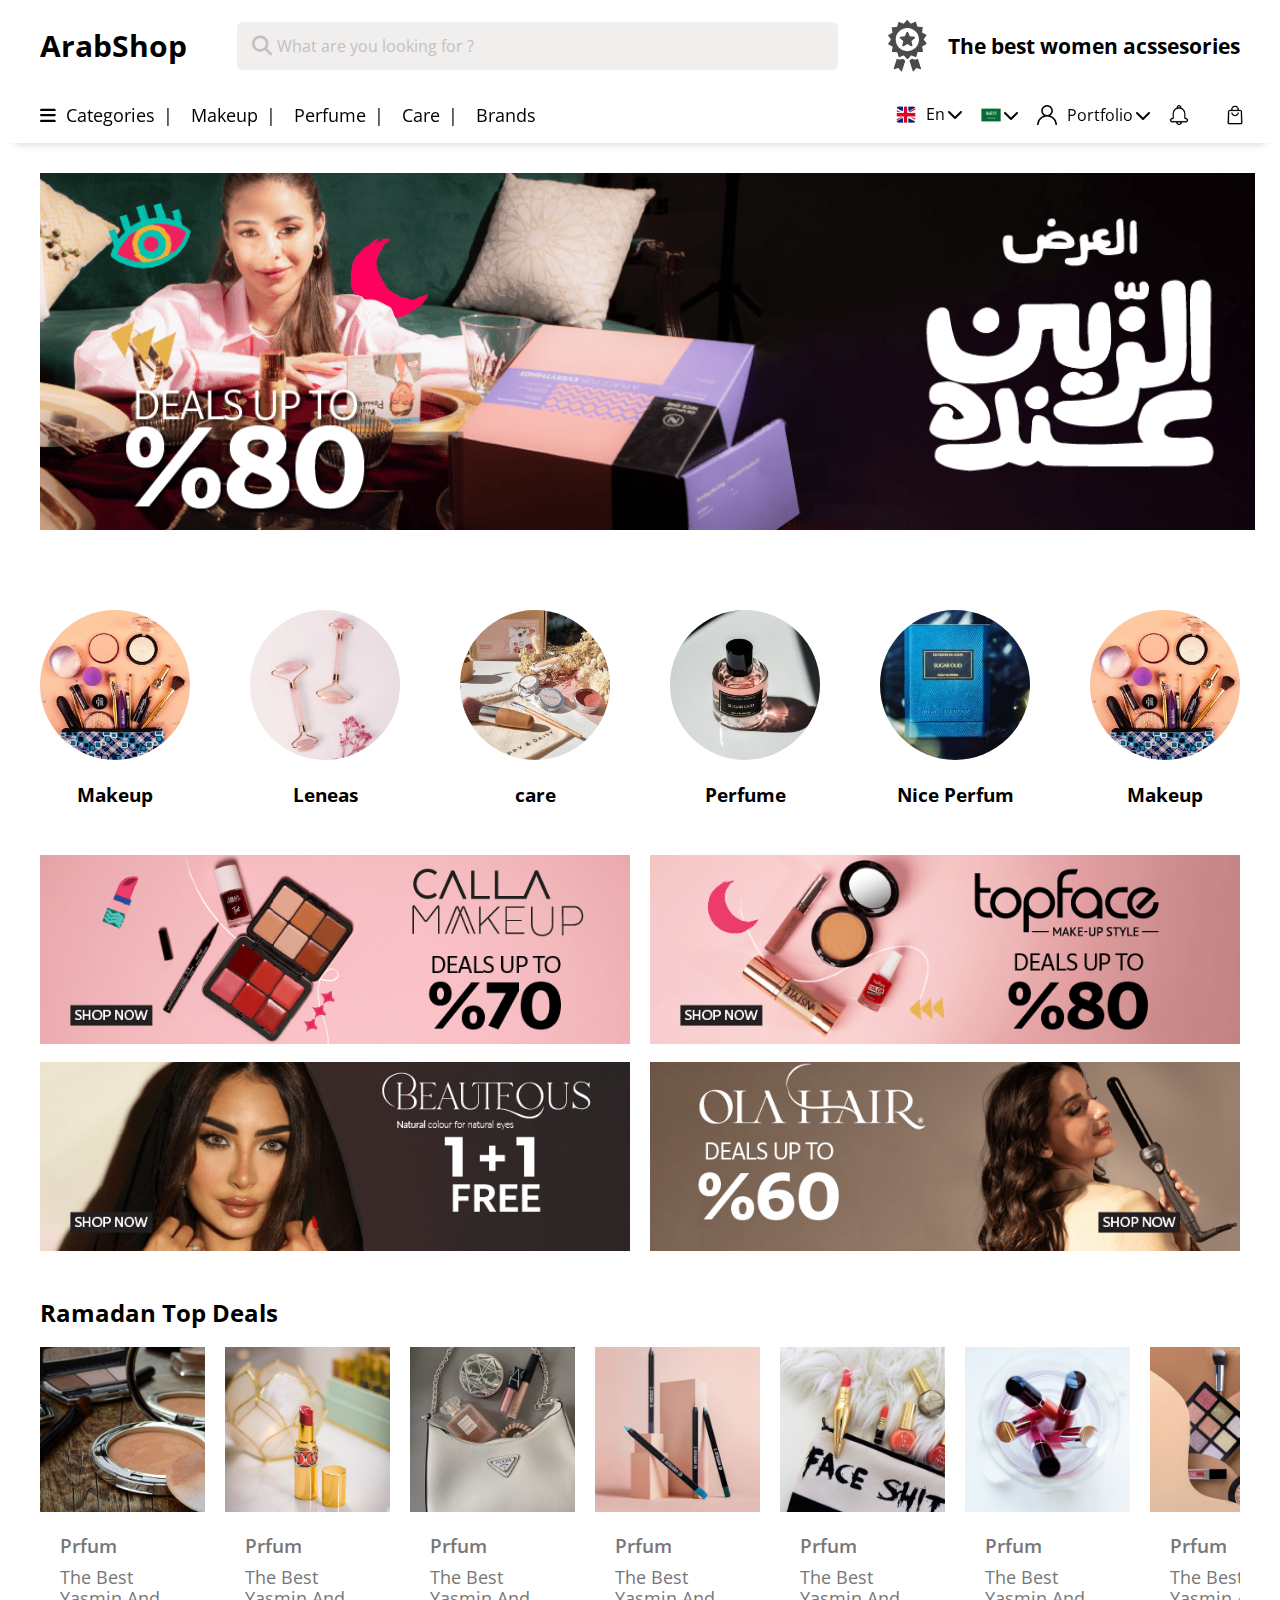
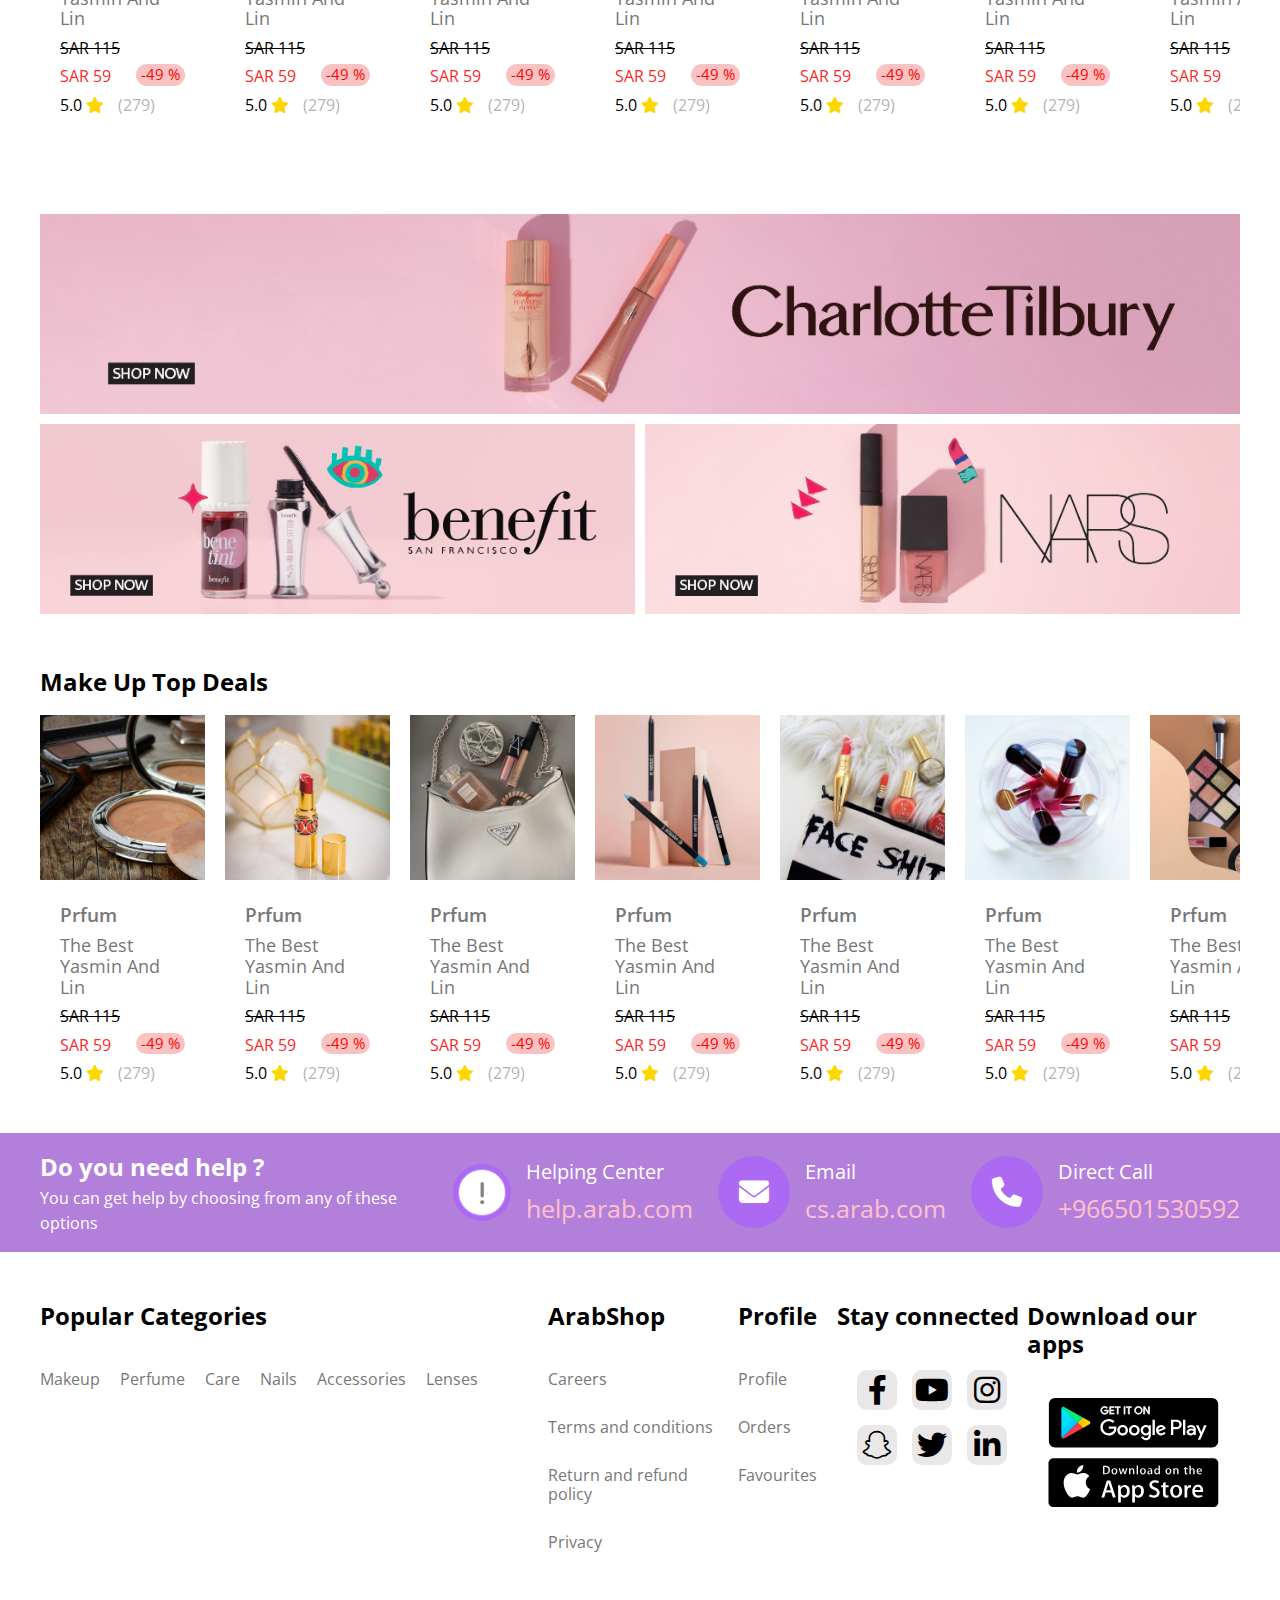
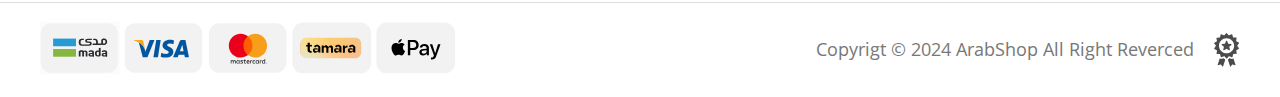
==== commit 90ce1888: "(add regest menu & add js script file)" ====
--- a/index.html
+++ b/index.html
@@ -19,6 +19,51 @@
 </head>
 
 <body>
+    <div class="regist" id="regest">
+        <span ><i class="fa-solid fa-x " id="close-reg"></i></span>
+        <div class="content-container">
+            <div class="regist-header ">
+                <div class="logo">
+                    <h2 class="logo-title">ArabShop</h2>
+                </div>
+                <h2 class="regist-main-title">Hello there, Create new account</h2>
+            </div>
+            <form action="#" class="registration">
+                <div class="form-body">
+                    <input type="text" class="full-w" name="name" id="name" placeholder="Full Name">
+                    <div class="gender">
+                        <h3 class="gendar-title">Gender (Optional)</h3>
+                        <div class="gendar-type">
+                            <input type="radio" name="gendar" id="gendar"> Male
+                        </div>
+                        <div class="gendar-type">
+                            <input type="radio" name="gendar" id="gendar"> Female
+                        </div>
+                    </div>
+                    <div class="tel">
+                        <div class="tel-info">
+                            <img src="/images/ar.png" alt="" srcset="">
+                            <span>+966</span>
+                        </div>
+                        <input class="full-w" type="text" name="" id="">
+                    </div>
+                    <input class="full-w num" type="email" name="email" id="email" placeholder="email">
+                    <div class="pas">
+                        <input type="password" name="" id="" placeholder="password">
+                        <span>Show</span>
+                    </div>
+                    <input type="text" class="full-w" name="" id="" placeholder="Referal code (optiona)">
+                    <div class="terms-condtion">
+                        By registering, you accept our <a href="#">terms and conditions</a>
+                    </div>
+                </div>
+                <div class="regist-footer ">
+                    <span>I already have an account</span>
+                    <input type="submit" value="Register">
+                </div>
+            </form>
+        </div>
+    </div>
     <!-- Start Header -->
     <header id="header">
         <div class="container">
@@ -144,7 +189,7 @@
                         </a>
                         <div class="droppin login">
                             <a href="#"> login </a>
-                            <p>don't have acccount ? <a href="#">Register</a></p>
+                            <p>don't have acccount ? <a id="reg" href="#">Register</a></p>
                         </div>
                     </li>
                     <li><a href="#"><img src="images/notification.png" alt="" srcset=""></a></li>
@@ -223,115 +268,115 @@
             <div class="ramdan-product">
                 <div class="product-card">
                     <div class="image">
-                        <img src="images/makeup.jpg" alt="" srcset="">
-                    </div>
-                    <div class="product-card-info">
-                        <h3 class="product-card-info-title">Prfum</h3>
-                        <p class="desc">the best yasmin and lin</p>
-                        <div class="price">
-                            <div class="price-be">SAR 115</div>
-                            <div class="price-af" data-discount="-49 %">SAR 59</div>
-                            <div class="price-review">
-                                <span class="num">5.0</span>
-                                <i class="fa-solid fa-star"></i>
-                                <span class="num-rev">(279)</span>
-                            </div>
-                        </div>
-                    </div>
-                </div>
-                <div class="product-card">
-                    <div class="image">
-                        <img src="images/leanes.jpg" alt="" srcset="">
-                    </div>
-                    <div class="product-card-info">
-                        <h3 class="product-card-info-title">Prfum</h3>
-                        <p class="desc">the best yasmin and lin</p>
-                        <div class="price">
-                            <div class="price-be">SAR 115</div>
-                            <div class="price-af" data-discount="-49 %">SAR 59</div>
-                            <div class="price-review">
-                                <span class="num">5.0</span>
-                                <i class="fa-solid fa-star"></i>
-                                <span class="num-rev">(279)</span>
-                            </div>
-                        </div>
-                    </div>
-                </div>
-                <div class="product-card">
-                    <div class="image">
-                        <img src="images/care.webp" alt="" srcset="">
-                    </div>
-                    <div class="product-card-info">
-                        <h3 class="product-card-info-title">Prfum</h3>
-                        <p class="desc">the best yasmin and lin</p>
-                        <div class="price">
-                            <div class="price-be">SAR 115</div>
-                            <div class="price-af" data-discount="-49 %">SAR 59</div>
-                            <div class="price-review">
-                                <span class="num">5.0</span>
-                                <i class="fa-solid fa-star"></i>
-                                <span class="num-rev">(279)</span>
-                            </div>
-                        </div>
-                    </div>
-                </div>
-                <div class="product-card">
-                    <div class="image">
-                        <img src="images/boite-sugar-oud_resultat-600x600.jpg" alt="" srcset="">
-                    </div>
-                    <div class="product-card-info">
-                        <h3 class="product-card-info-title">Prfum</h3>
-                        <p class="desc">the best yasmin and lin</p>
-                        <div class="price">
-                            <div class="price-be">SAR 115</div>
-                            <div class="price-af" data-discount="-49 %">SAR 59</div>
-                            <div class="price-review">
-                                <span class="num">5.0</span>
-                                <i class="fa-solid fa-star"></i>
-                                <span class="num-rev">(279)</span>
-                            </div>
-                        </div>
-                    </div>
-                </div>
-                <div class="product-card">
-                    <div class="image">
-                        <img src="images/DIY-eco-natural-makeup-for-kids.jpg" alt="" srcset="">
-                    </div>
-                    <div class="product-card-info">
-                        <h3 class="product-card-info-title">Prfum</h3>
-                        <p class="desc">the best yasmin and lin</p>
-                        <div class="price">
-                            <div class="price-be">SAR 115</div>
-                            <div class="price-af" data-discount="-49 %">SAR 59</div>
-                            <div class="price-review">
-                                <span class="num">5.0</span>
-                                <i class="fa-solid fa-star"></i>
-                                <span class="num-rev">(279)</span>
-                            </div>
-                        </div>
-                    </div>
-                </div>
-                <div class="product-card">
-                    <div class="image">
-                        <img src="images/leanes.jpg" alt="" srcset="">
-                    </div>
-                    <div class="product-card-info">
-                        <h3 class="product-card-info-title">Prfum</h3>
-                        <p class="desc">the best yasmin and lin</p>
-                        <div class="price">
-                            <div class="price-be">SAR 115</div>
-                            <div class="price-af" data-discount="-49 %">SAR 59</div>
-                            <div class="price-review">
-                                <span class="num">5.0</span>
-                                <i class="fa-solid fa-star"></i>
-                                <span class="num-rev">(279)</span>
-                            </div>
-                        </div>
-                    </div>
-                </div>
-                <div class="product-card">
-                    <div class="image">
-                        <img src="images/makeup.jpg" alt="" srcset="">
+                        <img src="images/ishadoo.jpg" alt="" srcset="">
+                    </div>
+                    <div class="product-card-info">
+                        <h3 class="product-card-info-title">Prfum</h3>
+                        <p class="desc">the best yasmin and lin</p>
+                        <div class="price">
+                            <div class="price-be">SAR 115</div>
+                            <div class="price-af" data-discount="-49 %">SAR 59</div>
+                            <div class="price-review">
+                                <span class="num">5.0</span>
+                                <i class="fa-solid fa-star"></i>
+                                <span class="num-rev">(279)</span>
+                            </div>
+                        </div>
+                    </div>
+                </div>
+                <div class="product-card">
+                    <div class="image">
+                        <img src="images/roge.jpg" alt="" srcset="">
+                    </div>
+                    <div class="product-card-info">
+                        <h3 class="product-card-info-title">Prfum</h3>
+                        <p class="desc">the best yasmin and lin</p>
+                        <div class="price">
+                            <div class="price-be">SAR 115</div>
+                            <div class="price-af" data-discount="-49 %">SAR 59</div>
+                            <div class="price-review">
+                                <span class="num">5.0</span>
+                                <i class="fa-solid fa-star"></i>
+                                <span class="num-rev">(279)</span>
+                            </div>
+                        </div>
+                    </div>
+                </div>
+                <div class="product-card">
+                    <div class="image">
+                        <img src="images/category-2.jpg" alt="" srcset="">
+                    </div>
+                    <div class="product-card-info">
+                        <h3 class="product-card-info-title">Prfum</h3>
+                        <p class="desc">the best yasmin and lin</p>
+                        <div class="price">
+                            <div class="price-be">SAR 115</div>
+                            <div class="price-af" data-discount="-49 %">SAR 59</div>
+                            <div class="price-review">
+                                <span class="num">5.0</span>
+                                <i class="fa-solid fa-star"></i>
+                                <span class="num-rev">(279)</span>
+                            </div>
+                        </div>
+                    </div>
+                </div>
+                <div class="product-card">
+                    <div class="image">
+                        <img src="images/pen.jpg" alt="" srcset="">
+                    </div>
+                    <div class="product-card-info">
+                        <h3 class="product-card-info-title">Prfum</h3>
+                        <p class="desc">the best yasmin and lin</p>
+                        <div class="price">
+                            <div class="price-be">SAR 115</div>
+                            <div class="price-af" data-discount="-49 %">SAR 59</div>
+                            <div class="price-review">
+                                <span class="num">5.0</span>
+                                <i class="fa-solid fa-star"></i>
+                                <span class="num-rev">(279)</span>
+                            </div>
+                        </div>
+                    </div>
+                </div>
+                <div class="product-card">
+                    <div class="image">
+                        <img src="images/ro.jpg" alt="" srcset="">
+                    </div>
+                    <div class="product-card-info">
+                        <h3 class="product-card-info-title">Prfum</h3>
+                        <p class="desc">the best yasmin and lin</p>
+                        <div class="price">
+                            <div class="price-be">SAR 115</div>
+                            <div class="price-af" data-discount="-49 %">SAR 59</div>
+                            <div class="price-review">
+                                <span class="num">5.0</span>
+                                <i class="fa-solid fa-star"></i>
+                                <span class="num-rev">(279)</span>
+                            </div>
+                        </div>
+                    </div>
+                </div>
+                <div class="product-card">
+                    <div class="image">
+                        <img src="images/item-category.jpg" alt="" srcset="">
+                    </div>
+                    <div class="product-card-info">
+                        <h3 class="product-card-info-title">Prfum</h3>
+                        <p class="desc">the best yasmin and lin</p>
+                        <div class="price">
+                            <div class="price-be">SAR 115</div>
+                            <div class="price-af" data-discount="-49 %">SAR 59</div>
+                            <div class="price-review">
+                                <span class="num">5.0</span>
+                                <i class="fa-solid fa-star"></i>
+                                <span class="num-rev">(279)</span>
+                            </div>
+                        </div>
+                    </div>
+                </div>
+                <div class="product-card">
+                    <div class="image">
+                        <img src="images/categoryies-3.jpg" alt="" srcset="">
                     </div>
                     <div class="product-card-info">
                         <h3 class="product-card-info-title">Prfum</h3>
@@ -387,120 +432,120 @@
     <div class="ramadan-deals">
         <div class="container">
             <h2 class="ramadan-deals-title">
-                Ramadan Top Deals
+                Make up Top Deals
             </h2>
             <div class="ramdan-product">
                 <div class="product-card">
                     <div class="image">
-                        <img src="images/makeup.jpg" alt="" srcset="">
-                    </div>
-                    <div class="product-card-info">
-                        <h3 class="product-card-info-title">Prfum</h3>
-                        <p class="desc">the best yasmin and lin</p>
-                        <div class="price">
-                            <div class="price-be">SAR 115</div>
-                            <div class="price-af" data-discount="-49 %">SAR 59</div>
-                            <div class="price-review">
-                                <span class="num">5.0</span>
-                                <i class="fa-solid fa-star"></i>
-                                <span class="num-rev">(279)</span>
-                            </div>
-                        </div>
-                    </div>
-                </div>
-                <div class="product-card">
-                    <div class="image">
-                        <img src="images/leanes.jpg" alt="" srcset="">
-                    </div>
-                    <div class="product-card-info">
-                        <h3 class="product-card-info-title">Prfum</h3>
-                        <p class="desc">the best yasmin and lin</p>
-                        <div class="price">
-                            <div class="price-be">SAR 115</div>
-                            <div class="price-af" data-discount="-49 %">SAR 59</div>
-                            <div class="price-review">
-                                <span class="num">5.0</span>
-                                <i class="fa-solid fa-star"></i>
-                                <span class="num-rev">(279)</span>
-                            </div>
-                        </div>
-                    </div>
-                </div>
-                <div class="product-card">
-                    <div class="image">
-                        <img src="images/care.webp" alt="" srcset="">
-                    </div>
-                    <div class="product-card-info">
-                        <h3 class="product-card-info-title">Prfum</h3>
-                        <p class="desc">the best yasmin and lin</p>
-                        <div class="price">
-                            <div class="price-be">SAR 115</div>
-                            <div class="price-af" data-discount="-49 %">SAR 59</div>
-                            <div class="price-review">
-                                <span class="num">5.0</span>
-                                <i class="fa-solid fa-star"></i>
-                                <span class="num-rev">(279)</span>
-                            </div>
-                        </div>
-                    </div>
-                </div>
-                <div class="product-card">
-                    <div class="image">
-                        <img src="images/boite-sugar-oud_resultat-600x600.jpg" alt="" srcset="">
-                    </div>
-                    <div class="product-card-info">
-                        <h3 class="product-card-info-title">Prfum</h3>
-                        <p class="desc">the best yasmin and lin</p>
-                        <div class="price">
-                            <div class="price-be">SAR 115</div>
-                            <div class="price-af" data-discount="-49 %">SAR 59</div>
-                            <div class="price-review">
-                                <span class="num">5.0</span>
-                                <i class="fa-solid fa-star"></i>
-                                <span class="num-rev">(279)</span>
-                            </div>
-                        </div>
-                    </div>
-                </div>
-                <div class="product-card">
-                    <div class="image">
-                        <img src="images/DIY-eco-natural-makeup-for-kids.jpg" alt="" srcset="">
-                    </div>
-                    <div class="product-card-info">
-                        <h3 class="product-card-info-title">Prfum</h3>
-                        <p class="desc">the best yasmin and lin</p>
-                        <div class="price">
-                            <div class="price-be">SAR 115</div>
-                            <div class="price-af" data-discount="-49 %">SAR 59</div>
-                            <div class="price-review">
-                                <span class="num">5.0</span>
-                                <i class="fa-solid fa-star"></i>
-                                <span class="num-rev">(279)</span>
-                            </div>
-                        </div>
-                    </div>
-                </div>
-                <div class="product-card">
-                    <div class="image">
-                        <img src="images/leanes.jpg" alt="" srcset="">
-                    </div>
-                    <div class="product-card-info">
-                        <h3 class="product-card-info-title">Prfum</h3>
-                        <p class="desc">the best yasmin and lin</p>
-                        <div class="price">
-                            <div class="price-be">SAR 115</div>
-                            <div class="price-af" data-discount="-49 %">SAR 59</div>
-                            <div class="price-review">
-                                <span class="num">5.0</span>
-                                <i class="fa-solid fa-star"></i>
-                                <span class="num-rev">(279)</span>
-                            </div>
-                        </div>
-                    </div>
-                </div>
-                <div class="product-card">
-                    <div class="image">
-                        <img src="images/makeup.jpg" alt="" srcset="">
+                        <img src="images/ishadoo.jpg" alt="" srcset="">
+                    </div>
+                    <div class="product-card-info">
+                        <h3 class="product-card-info-title">Prfum</h3>
+                        <p class="desc">the best yasmin and lin</p>
+                        <div class="price">
+                            <div class="price-be">SAR 115</div>
+                            <div class="price-af" data-discount="-49 %">SAR 59</div>
+                            <div class="price-review">
+                                <span class="num">5.0</span>
+                                <i class="fa-solid fa-star"></i>
+                                <span class="num-rev">(279)</span>
+                            </div>
+                        </div>
+                    </div>
+                </div>
+                <div class="product-card">
+                    <div class="image">
+                        <img src="images/roge.jpg" alt="" srcset="">
+                    </div>
+                    <div class="product-card-info">
+                        <h3 class="product-card-info-title">Prfum</h3>
+                        <p class="desc">the best yasmin and lin</p>
+                        <div class="price">
+                            <div class="price-be">SAR 115</div>
+                            <div class="price-af" data-discount="-49 %">SAR 59</div>
+                            <div class="price-review">
+                                <span class="num">5.0</span>
+                                <i class="fa-solid fa-star"></i>
+                                <span class="num-rev">(279)</span>
+                            </div>
+                        </div>
+                    </div>
+                </div>
+                <div class="product-card">
+                    <div class="image">
+                        <img src="images/category-2.jpg" alt="" srcset="">
+                    </div>
+                    <div class="product-card-info">
+                        <h3 class="product-card-info-title">Prfum</h3>
+                        <p class="desc">the best yasmin and lin</p>
+                        <div class="price">
+                            <div class="price-be">SAR 115</div>
+                            <div class="price-af" data-discount="-49 %">SAR 59</div>
+                            <div class="price-review">
+                                <span class="num">5.0</span>
+                                <i class="fa-solid fa-star"></i>
+                                <span class="num-rev">(279)</span>
+                            </div>
+                        </div>
+                    </div>
+                </div>
+                <div class="product-card">
+                    <div class="image">
+                        <img src="images/pen.jpg" alt="" srcset="">
+                    </div>
+                    <div class="product-card-info">
+                        <h3 class="product-card-info-title">Prfum</h3>
+                        <p class="desc">the best yasmin and lin</p>
+                        <div class="price">
+                            <div class="price-be">SAR 115</div>
+                            <div class="price-af" data-discount="-49 %">SAR 59</div>
+                            <div class="price-review">
+                                <span class="num">5.0</span>
+                                <i class="fa-solid fa-star"></i>
+                                <span class="num-rev">(279)</span>
+                            </div>
+                        </div>
+                    </div>
+                </div>
+                <div class="product-card">
+                    <div class="image">
+                        <img src="images/ro.jpg" alt="" srcset="">
+                    </div>
+                    <div class="product-card-info">
+                        <h3 class="product-card-info-title">Prfum</h3>
+                        <p class="desc">the best yasmin and lin</p>
+                        <div class="price">
+                            <div class="price-be">SAR 115</div>
+                            <div class="price-af" data-discount="-49 %">SAR 59</div>
+                            <div class="price-review">
+                                <span class="num">5.0</span>
+                                <i class="fa-solid fa-star"></i>
+                                <span class="num-rev">(279)</span>
+                            </div>
+                        </div>
+                    </div>
+                </div>
+                <div class="product-card">
+                    <div class="image">
+                        <img src="images/item-category.jpg" alt="" srcset="">
+                    </div>
+                    <div class="product-card-info">
+                        <h3 class="product-card-info-title">Prfum</h3>
+                        <p class="desc">the best yasmin and lin</p>
+                        <div class="price">
+                            <div class="price-be">SAR 115</div>
+                            <div class="price-af" data-discount="-49 %">SAR 59</div>
+                            <div class="price-review">
+                                <span class="num">5.0</span>
+                                <i class="fa-solid fa-star"></i>
+                                <span class="num-rev">(279)</span>
+                            </div>
+                        </div>
+                    </div>
+                </div>
+                <div class="product-card">
+                    <div class="image">
+                        <img src="images/categoryies-3.jpg" alt="" srcset="">
                     </div>
                     <div class="product-card-info">
                         <h3 class="product-card-info-title">Prfum</h3>
@@ -673,6 +718,6 @@
             </div>
         </div>
     </footer>
+    <script src="js/script.js"></script>
 </body>
-
 </html>--- a/css/style.css
+++ b/css/style.css
@@ -43,9 +43,177 @@
 /* End Main Rules */
 
 /* Start Header */
+body{
+    position: relative;
+}
+
+.regist{
+    box-shadow: 0 0 5px rgb(0 0 0/40%);
+    width: 500px;
+    position: absolute;
+    top: 0;
+    right: -100%;
+    padding: 15px 15px 0;
+    background-color: #e6e6e6;
+    z-index: 200;
+    transition: right 0.3s ;
+  
+}
+.regist .content-container {
+
+    display: flex;
+    flex-direction: column;
+    justify-content: space-between;
+    height: fit-content;
+}
+.regist >span{
+    position: relative;
+    display: block;
+    padding: 0 20px  25px;
+    cursor: pointer;
+}
+.regist >span i{
+    height: 20px;
+
+}
+.regist > span::after{
+    content: "";
+    position: absolute;
+    height: 2px;
+    right: -15px;
+    width: calc( 100%  + 30px);
+    bottom: 0;
+    background-color: #b3aeae5d;
+
+}
+.content-container .logo{
+    margin:10px 0 20px;
+   
+}
+
+.regist-main-title{
+    font-size: 14px;
+    font-weight: normal;
+    
+}
+.content-container .registration{
+   
+    border-radius: 6px;
+    margin: 30px 0;
+   
+   
+}
+.content-container .registration .form-body{
+        background-color: #fff;
+
+}
+.registration input{
+    border: 0;
+    margin:8px 0;
+}
+.registration input:focus{
+    outline: none;
+
+}
+.content-container .registration  .full-w ,
+.registration input[type="password"]
+{
+    width: 100%;
+    padding: 10px 20px ;
+}
+.registration .pas{
+    position: relative;
+}
+.registration .pas span{
+    position: absolute;
+    right: 20px;
+    top: 50%;
+    transform: translateY(-50%);
+    cursor: pointer;
+    color:rgba(0, 0, 255, 0.774);
+    font-size: 14px;
+    font-weight: 500;
+
+}
+.registration .gender{
+    padding: 10px 20px;
+    display: flex;
+    justify-content: space-between;
+    align-items: center;
+    position: relative;
+}
+.registration .gender::after{
+    content: "";
+    position: absolute;
+    height: 2px;
+    left: 0;
+    width: 100%;
+    bottom: 0;
+    background-color: #ddddddc2;
+}
+.registration .gendar-title{
+    font-size: 14px;
+    color: #9e9a9a;
+    font-weight: normal;
+}
+.registration .tel{
+    position: relative;
+}
+.registration .tel input[type="text"] {
+    padding-left: 95px ;
+    display: block;
+
+}
+.registration .tel .tel-info{
+    position: absolute;
+    left: 20px;
+    top: 50%;
+    transform: translateY(-50%);
+    display: flex;
+    align-items: center;
+    
+}
+.registration .tel .tel-info img{
+    width: 30px;
+    height: 20px;
+    margin-right: 5px;
+}
+.terms-condtion{
+    padding: 20px ;
+    display: block;
+    font-size: 15px;
+    font-weight: 500;
+}
+.regist-footer{
+    padding: 40px 20px 0;
+    background-color: #e6e6e6;
+
+}
+.regist-footer span{
+position: relative;
+display: flex;
+padding-left: 25px;
+}
+.regist-footer span::before{
+    content: "\40";
+    font-family: "Font Awesome 6 Free";
+    font-weight: 900;
+    position: absolute;
+    left: 0;
+    font-size: 18px;
+    color: #000;
+}
+.regist-footer input[type="submit"]{
+    width: 100%;
+    padding: 10px;
+    margin-top: 20px;
+    background-color: #000;
+    color: #fff;
+    border-radius: 5px;
+    cursor: pointer;
+}
 header{
     padding: 20px 0 15px;
-    
 }
 header .container {
     position: relative;
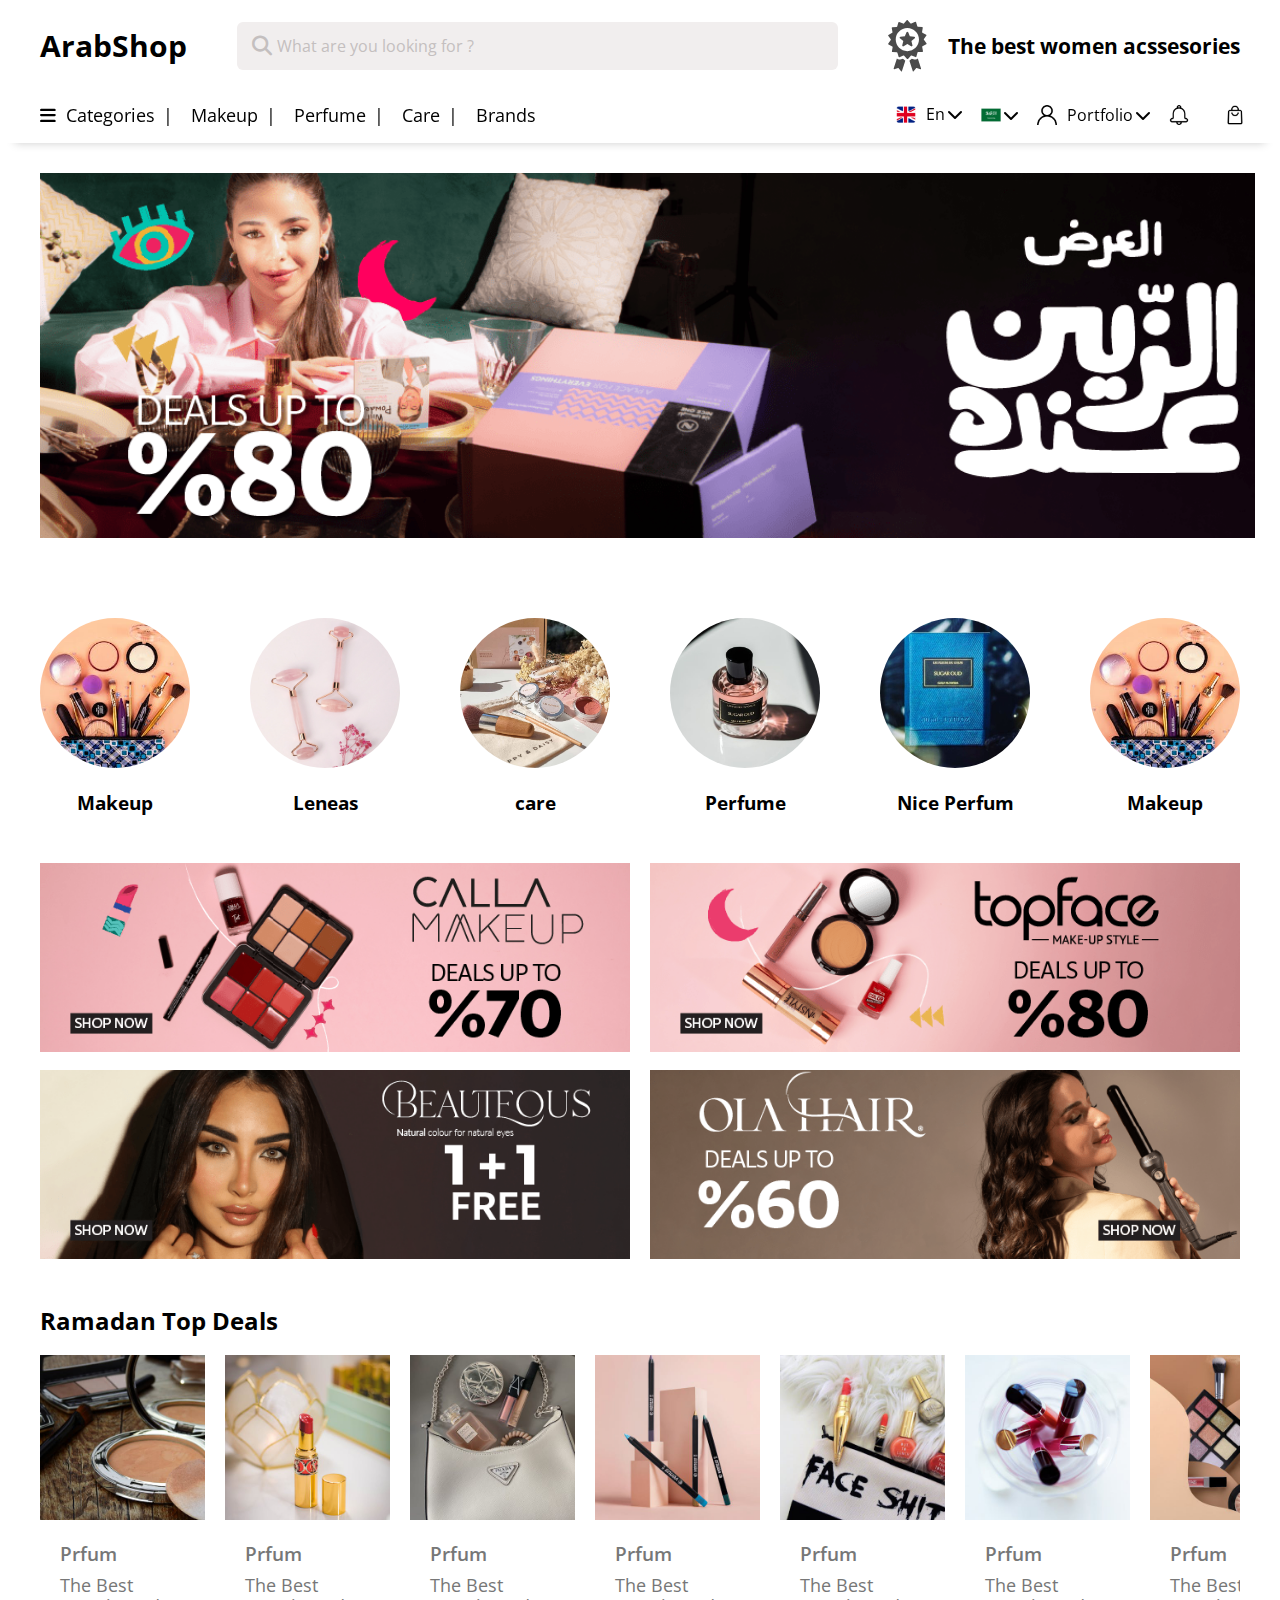
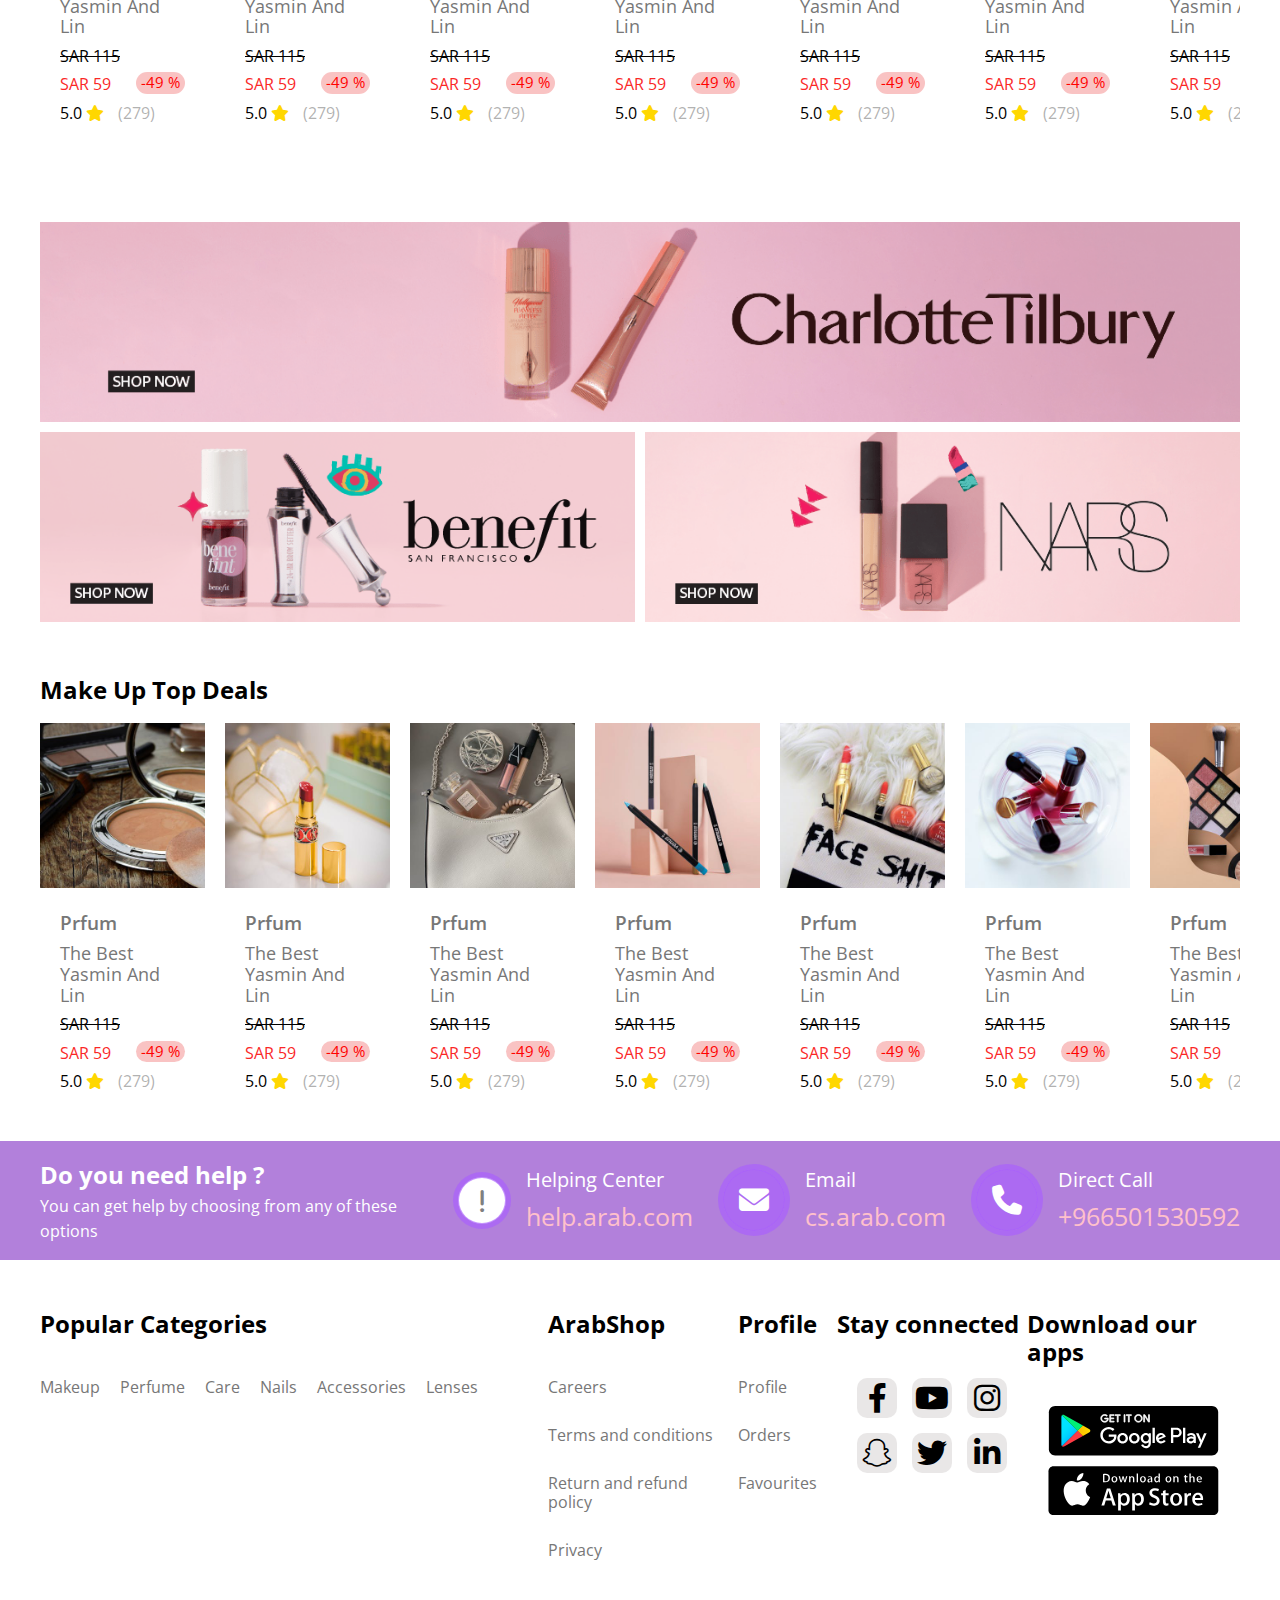
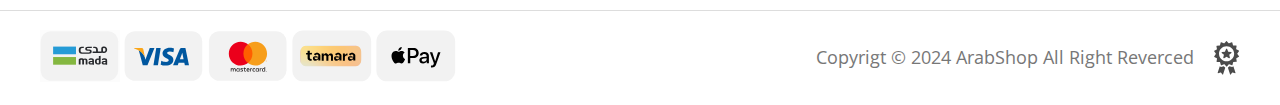
==== commit 26808970: "Edit show & hide regist password And stop script when registeration" ====
--- a/index.html
+++ b/index.html
@@ -19,6 +19,7 @@
 </head>
 
 <body>
+    <div style="display: none;" class="disappear" id="disappear"></div>
     <div class="regist" id="regest">
         <span ><i class="fa-solid fa-x " id="close-reg"></i></span>
         <div class="content-container">
@@ -49,8 +50,9 @@
                     </div>
                     <input class="full-w num" type="email" name="email" id="email" placeholder="email">
                     <div class="pas">
-                        <input type="password" name="" id="" placeholder="password">
-                        <span>Show</span>
+                        <input type="password" name="" id="pasd" placeholder="password">
+                        <span id="show" ><i class="fa-regular fa-eye"></i></span>
+                        <span id="hide" style="display: none;" ><i class="fa-regular fa-eye-slash"></i></span>
                     </div>
                     <input type="text" class="full-w" name="" id="" placeholder="Referal code (optiona)">
                     <div class="terms-condtion">
--- a/css/style.css
+++ b/css/style.css
@@ -45,6 +45,19 @@
 /* Start Header */
 body{
     position: relative;
+    overflow: hidden;
+    
+}
+.disappear{
+    content: "";
+    position: absolute;
+    height: 100%;
+    width:0;
+    background-color: #050505d5;
+    left: 0;
+    top: 0;
+    z-index: 199;
+    transition: width 0.3s;
 }
 
 .regist{
@@ -57,19 +70,20 @@
     background-color: #e6e6e6;
     z-index: 200;
     transition: right 0.3s ;
-  
+    
+    
+}
+.regist-header h2{
+ margin-bottom:10px ;
 }
 .regist .content-container {
 
-    display: flex;
-    flex-direction: column;
-    justify-content: space-between;
-    height: fit-content;
+    height: 100vh;
 }
 .regist >span{
     position: relative;
     display: block;
-    padding: 0 20px  25px;
+    padding: 0 20px  15px;
     cursor: pointer;
 }
 .regist >span i{
@@ -97,11 +111,8 @@
     
 }
 .content-container .registration{
-   
     border-radius: 6px;
-    margin: 30px 0;
-   
-   
+    margin-top : 20px;
 }
 .content-container .registration .form-body{
         background-color: #fff;
@@ -115,25 +126,30 @@
     outline: none;
 
 }
-.content-container .registration  .full-w ,
-.registration input[type="password"]
+.content-container .registration  .full-w 
 {
+    display: block;
     width: 100%;
     padding: 10px 20px ;
 }
 .registration .pas{
     position: relative;
 }
+
+.pas input{
+     padding-left:  20px;
+}
+
 .registration .pas span{
     position: absolute;
     right: 20px;
     top: 50%;
     transform: translateY(-50%);
     cursor: pointer;
-    color:rgba(0, 0, 255, 0.774);
+    color:rgba(16, 16, 17, 0.774);
     font-size: 14px;
     font-weight: 500;
-
+   
 }
 .registration .gender{
     padding: 10px 20px;
@@ -185,8 +201,8 @@
     font-weight: 500;
 }
 .regist-footer{
-    padding: 40px 20px 0;
-    background-color: #e6e6e6;
+    padding: 20px 20px 0;
+    /* background-color: #e6e6e6; */
 
 }
 .regist-footer span{
@@ -514,7 +530,7 @@
 .slider .container{
     background-image: url(../images/slider-home--1.png);
     background-size: cover;
-    min-height: 357px;
+    min-height: 365px;
     background-origin: content-box;
     background-repeat: no-repeat;
 }
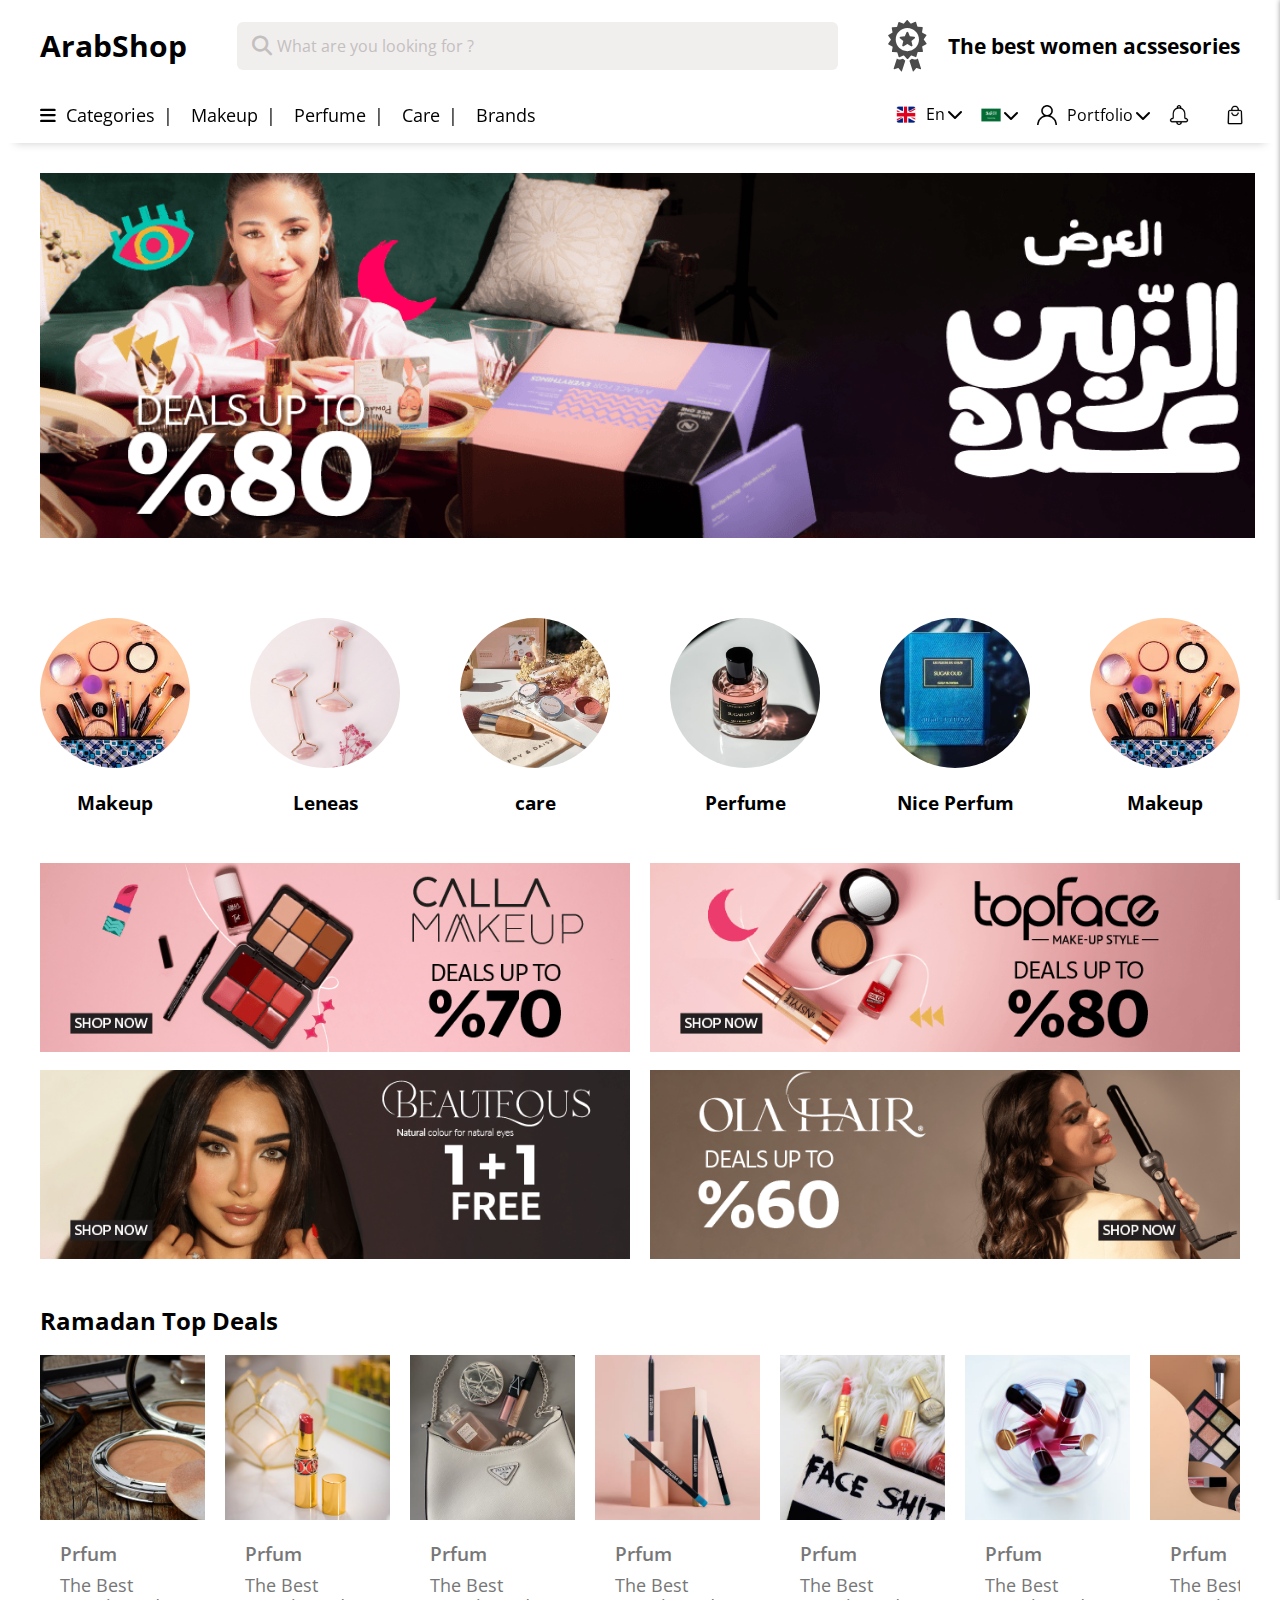
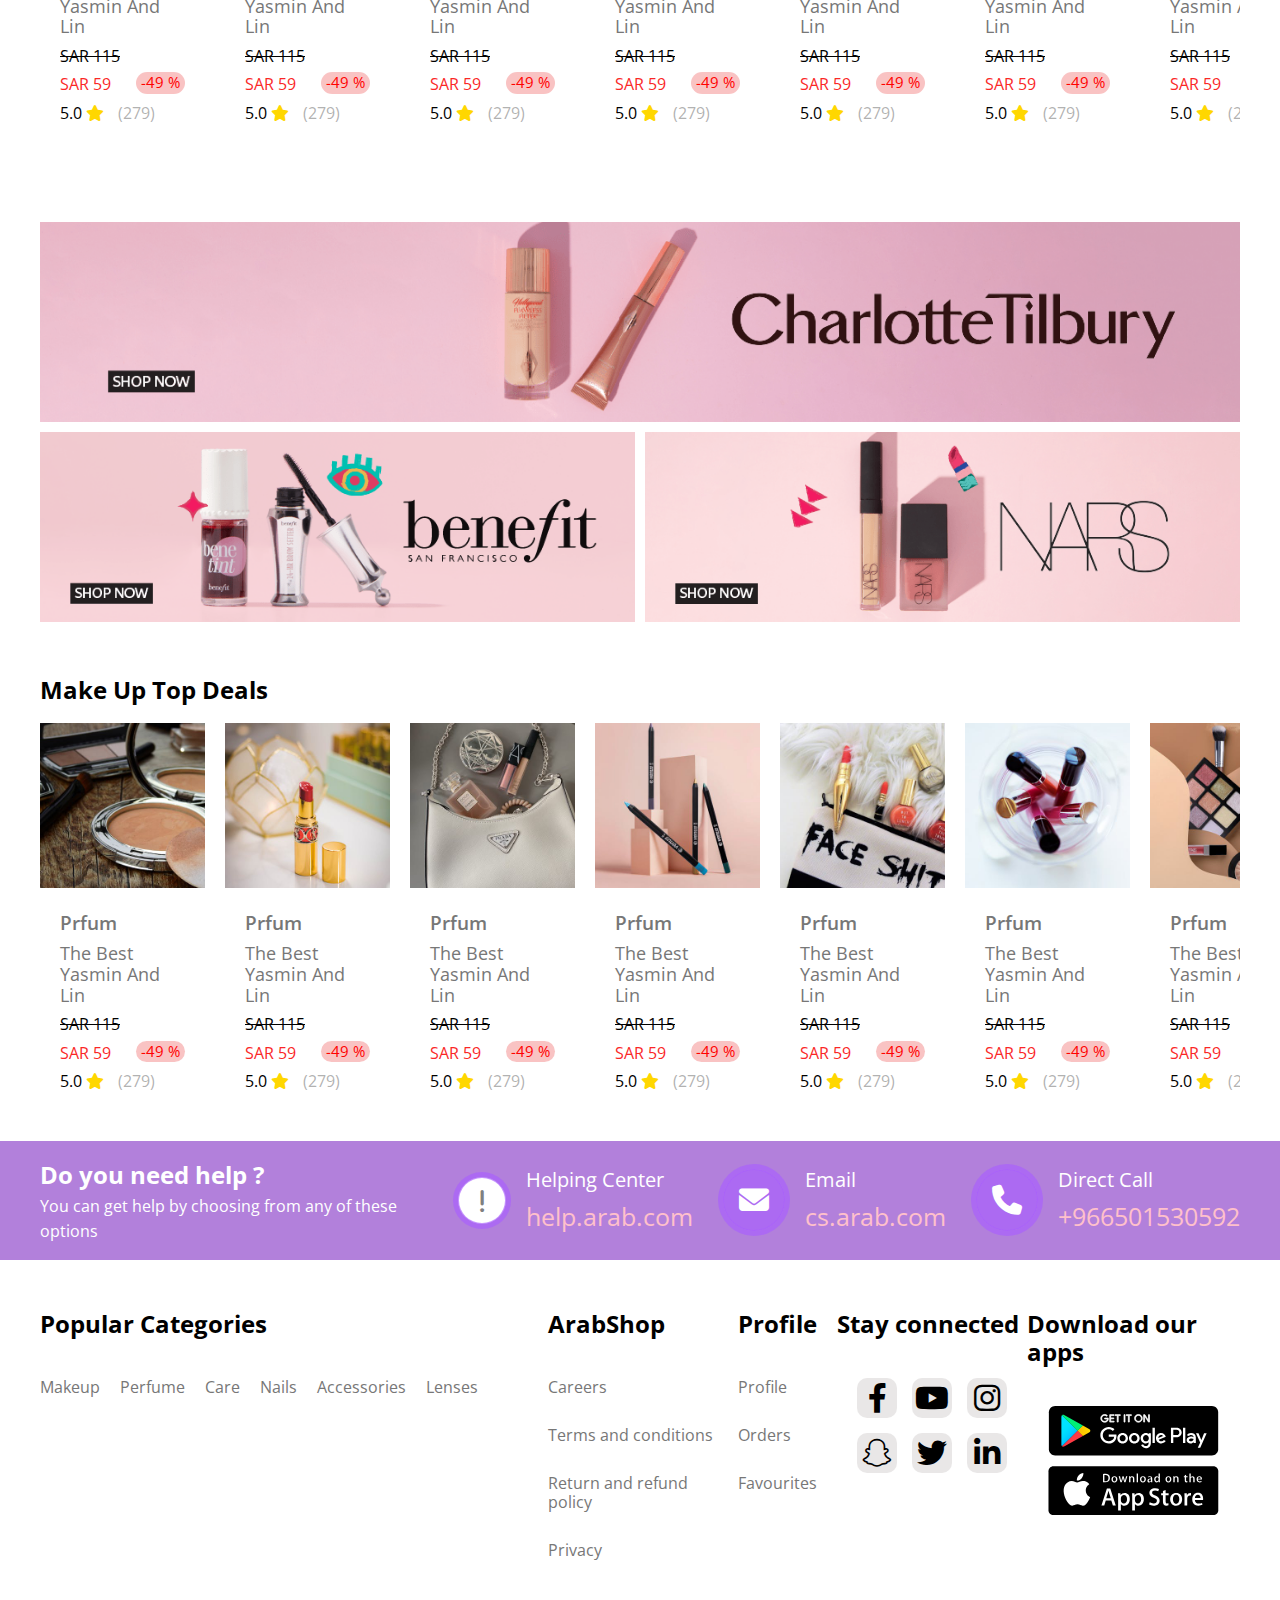
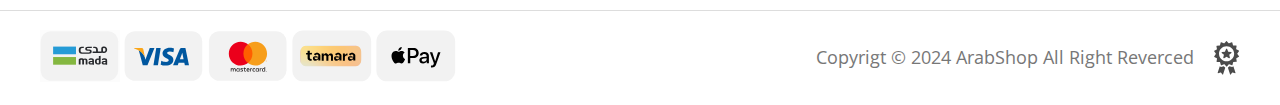
==== commit ba3f29a1: "edit over flow of body on html by add new div and edit on js" ====
--- a/index.html
+++ b/index.html
@@ -19,9 +19,9 @@
 </head>
 
 <body>
-    <div style="display: none;" class="disappear" id="disappear"></div>
+<div class="out">
     <div class="regist" id="regest">
-        <span ><i class="fa-solid fa-x " id="close-reg"></i></span>
+        <span><i class="fa-solid fa-x " id="close-reg"></i></span>
         <div class="content-container">
             <div class="regist-header ">
                 <div class="logo">
@@ -43,7 +43,7 @@
                     </div>
                     <div class="tel">
                         <div class="tel-info">
-                            <img src="/images/ar.png" alt="" srcset="">
+                            <img src="images/ar.png" alt="" srcset="">
                             <span>+966</span>
                         </div>
                         <input class="full-w" type="text" name="" id="">
@@ -51,8 +51,8 @@
                     <input class="full-w num" type="email" name="email" id="email" placeholder="email">
                     <div class="pas">
                         <input type="password" name="" id="pasd" placeholder="password">
-                        <span id="show" ><i class="fa-regular fa-eye"></i></span>
-                        <span id="hide" style="display: none;" ><i class="fa-regular fa-eye-slash"></i></span>
+                        <span id="show"><i class="fa-regular fa-eye"></i></span>
+                        <span id="hide" style="display: none;"><i class="fa-regular fa-eye-slash"></i></span>
                     </div>
                     <input type="text" class="full-w" name="" id="" placeholder="Referal code (optiona)">
                     <div class="terms-condtion">
@@ -66,6 +66,9 @@
             </form>
         </div>
     </div>
+    </div>
+    <div style="display: none;" class="disappear" id="disappear"></div>
+
     <!-- Start Header -->
     <header id="header">
         <div class="container">
--- a/css/style.css
+++ b/css/style.css
@@ -45,8 +45,15 @@
 /* Start Header */
 body{
     position: relative;
+    /* overflow: hidden; */
+    
+}
+.out{
+    position: absolute;
     overflow: hidden;
-    
+    height: 100vh;
+    width: 500px;
+    right: 0;
 }
 .disappear{
     content: "";
@@ -68,7 +75,7 @@
     right: -100%;
     padding: 15px 15px 0;
     background-color: #e6e6e6;
-    z-index: 200;
+    z-index: 206;
     transition: right 0.3s ;
     
     
